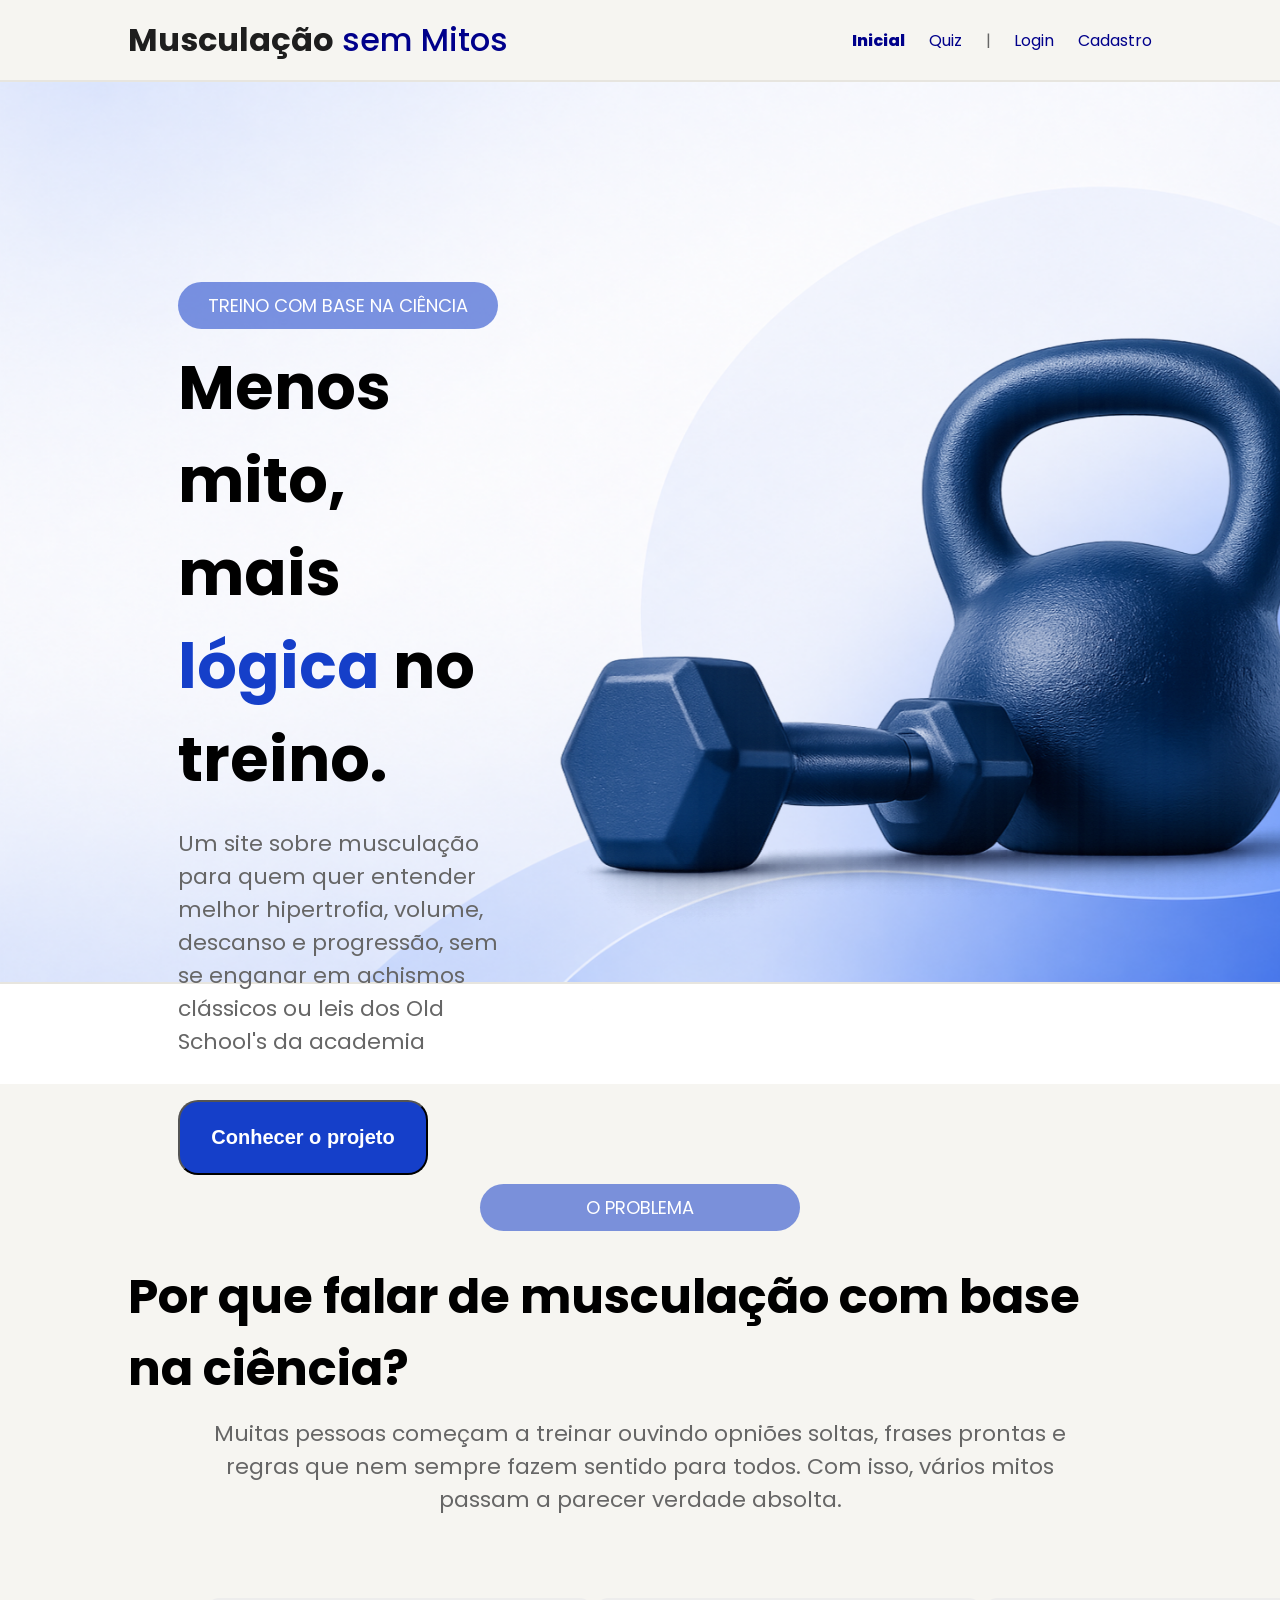
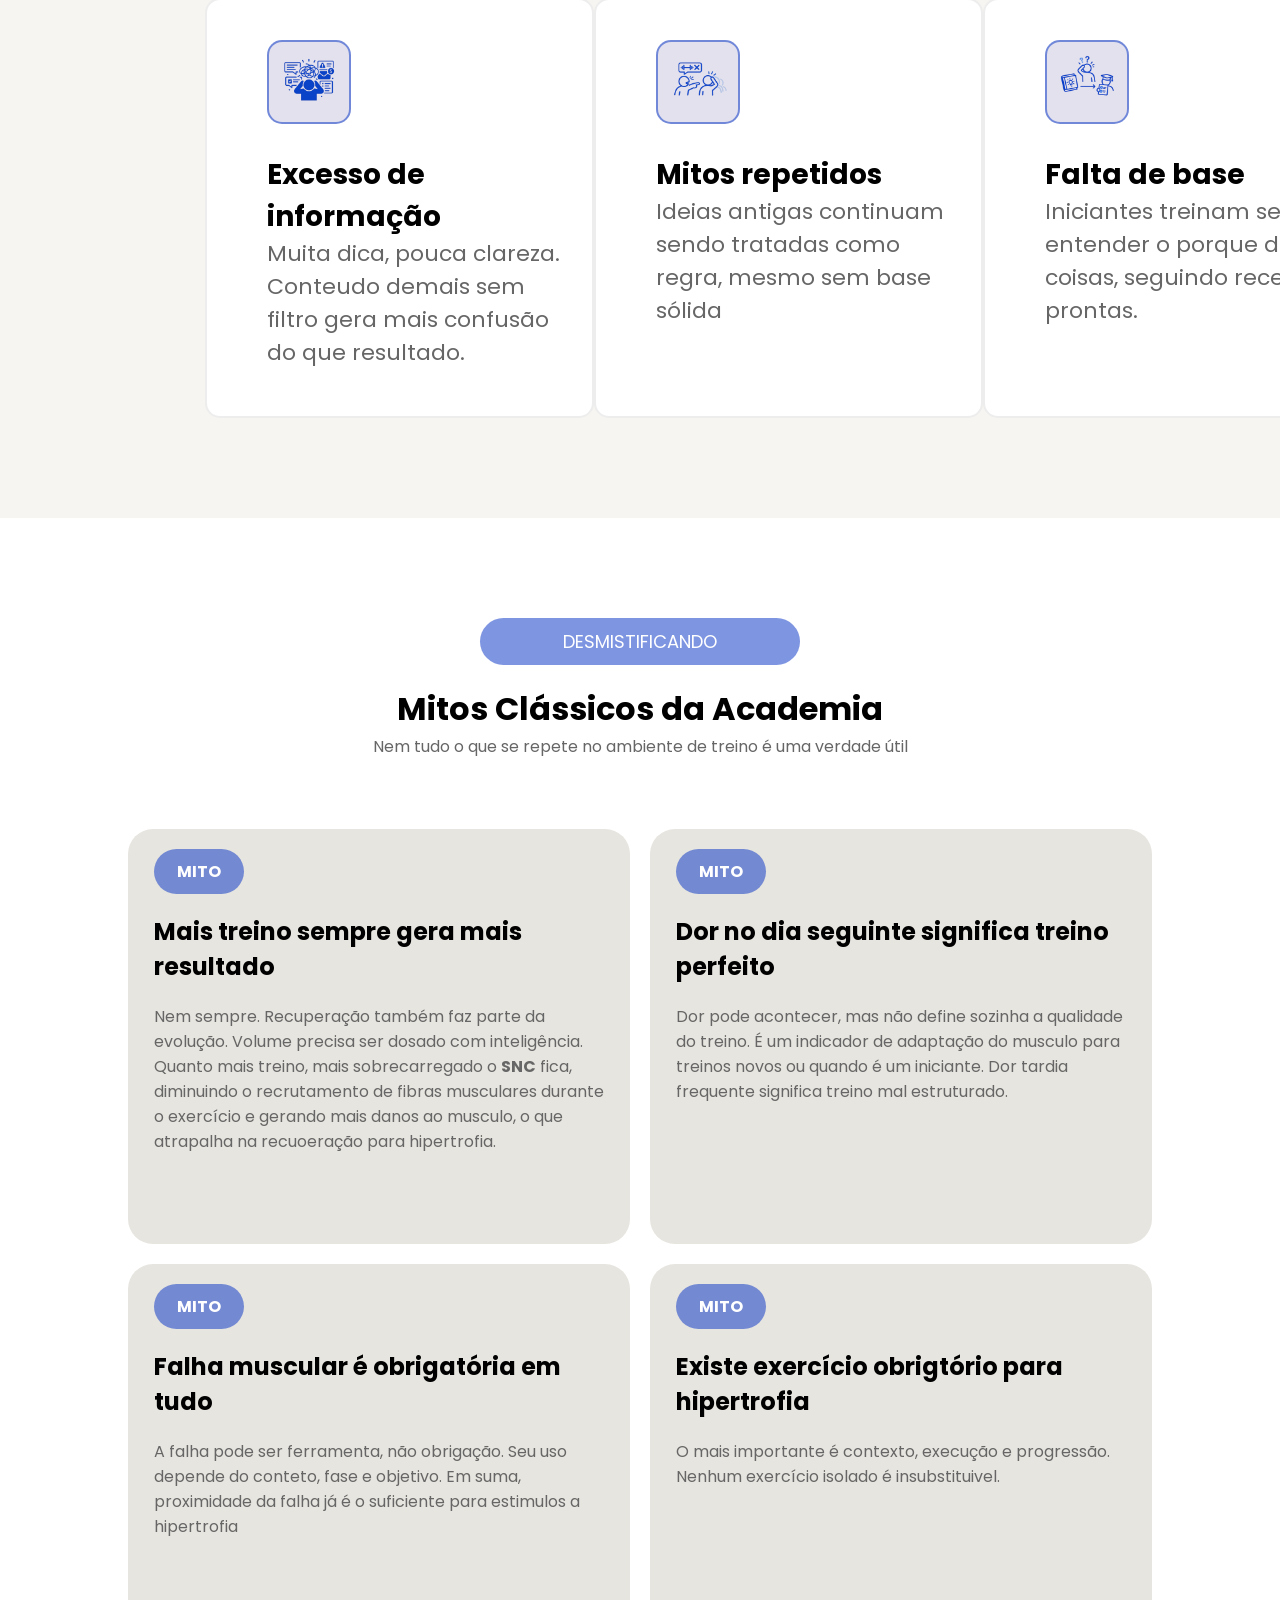
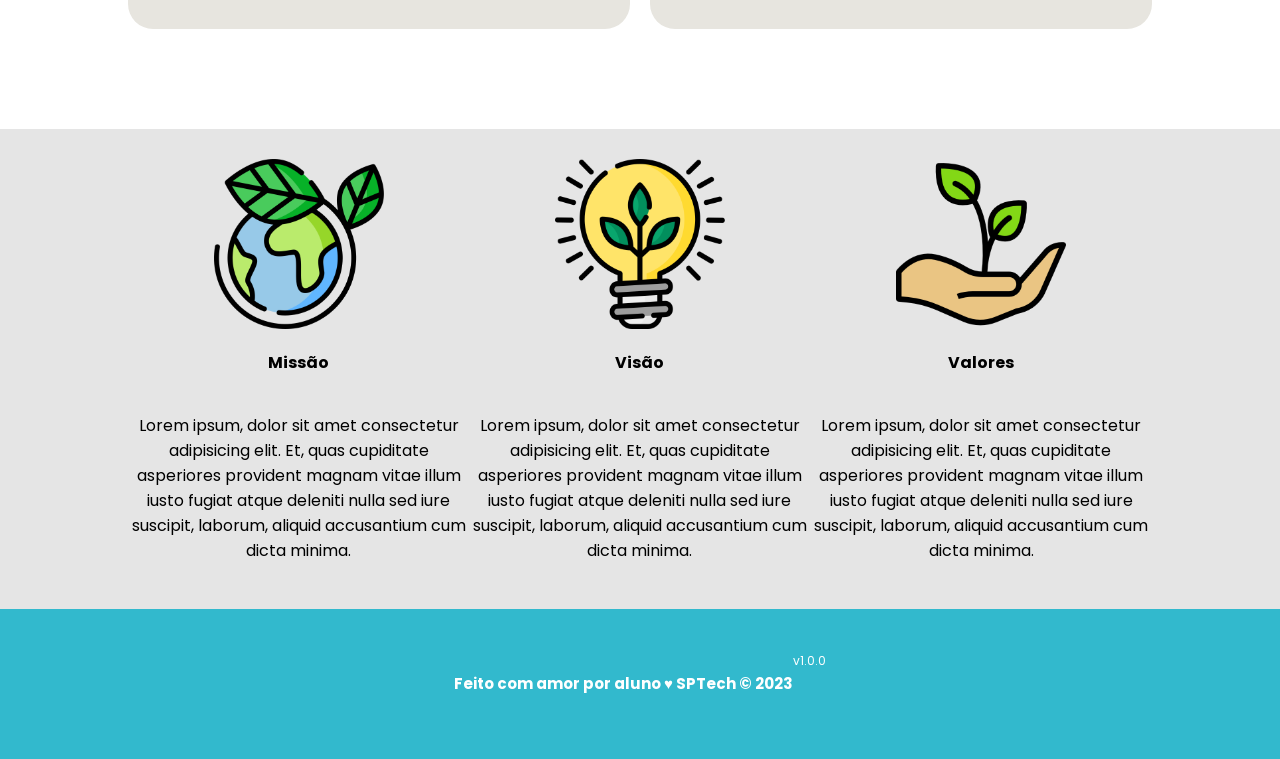
==== public/index.html @ 2af04be3 "secao de mitos classicos adicionados na LP" ====
<!DOCTYPE html>
<html lang="en">

<head>
  <meta charset="UTF-8">
  <meta http-equiv="X-UA-Compatible" content="IE=edge">
  <meta name="viewport" content="width=device-width, initial-scale=1.0">

  <title>Musculação sem Mitos | Página Inicial</title>

  <script src="./js/sessao.js"></script>

  <link rel="stylesheet" href="./css/estilo.css">
  <link rel="icon" href="./assets/icon/favicon2.ico">
  <link rel="preconnect" href="https://fonts.gstatic.com">
</head>

<body>
  <div class="header">
    <div class="container">
      <h1 class="titulo"><b>Musculação</b> <span>sem Mitos</span></h1>
      <ul class="navbar">
        <li class="agora">
          <a href="#">Inicial</a>
        </li>
        <li>
          <a href="simulador.html">Quiz</a>
        </li>
        <li>|</li>
        <li>
          <a href="login.html">Login</a>
        </li>
        <li>
          <a href="cadastro.html">Cadastro</a>
        </li>
      </ul>
    </div>
  </div>

  <div class="primeira-secao">
    <div class="container">
      <div class="primeira-secao-conteudo">

        <div class="primeira-secao-balao">TREINO COM BASE NA CIÊNCIA</div>

        <h1>Menos <span>mito</span>, mais <span id="span-logica">lógica</span> no treino.</h1>
        <p>Um site sobre musculação para quem quer entender melhor hipertrofia, volume, descanso e progressão, sem se
          enganar em achismos clássicos ou leis dos Old School's da academia
        </p>

        <div class="primeira-secao-botoes">
          <button id="botao1">Conhecer o projeto</button>
          <button id="botao2">Ver mitos clássicos</button>
        </div>
        
      </div>

      <div class="primeira-secao-imagem">
        <img src="assets/imgs/image-hero-section1.png" alt="">
      </div>
    </div>
  </div>

  <div class="secao-problema">
  <div class="container secao-problema">
      <div class="primeira-secao-balao">O PROBLEMA</div>
      <h1>Por que falar de musculação com base na ciência?</h1>
      <p>Muitas pessoas começam a treinar ouvindo opniões soltas, frases prontas e regras que nem sempre fazem sentido para todos. Com isso, vários mitos passam a parecer verdade absolta.</p>

      <div class="container-problema-cards">
        <div class="problema-card">
          <div class="card-problema-icon"><img src="assets/imgs/icon-problema1.png" alt=""></div>
          <h1>Excesso de informação</h1>
          <p>Muita dica, pouca clareza. Conteudo demais sem filtro gera mais confusão do que resultado.</p>
        </div>

        <div class="problema-card">
          <div class="card-problema-icon"><img src="assets/imgs/icon-problema2.png" alt=""></div>
          <h1>Mitos repetidos</h1>
          <p>Ideias antigas continuam sendo tratadas como regra, mesmo sem base sólida</p>
        </div>

        <div class="problema-card">
          <div class="card-problema-icon"><img src="assets/imgs/icon-problema3.png" alt=""></div>
          <h1>Falta de base</h1>
          <p>Iniciantes treinam sem entender o porque das coisas, seguindo receitas prontas.</p>
        </div>
      </div>

    </div>
  </div>

  <div class="secao-mitos">
    <div class="container secao-mitos">
      <div class="primeira-secao-balao">DESMISTIFICANDO</div>
      <h1>Mitos Clássicos da Academia</h1>
      <p>Nem tudo o que se repete no ambiente de treino é uma verdade útil</p>
      <div class="grid-mitos-card">
        <div class="mitos-card">
          <div class="mitos-balao">MITO</div>
          <h2>Mais treino sempre gera mais resultado</h2>
          <p>Nem sempre. Recuperação também faz parte da evolução. Volume precisa ser dosado com inteligência. Quanto mais treino, mais sobrecarregado o <b>SNC</b> fica, diminuindo o recrutamento de fibras musculares durante o exercício e gerando mais danos ao musculo, o que atrapalha na recuoeração para hipertrofia. </p>
        </div>

        <div class="mitos-card">
          <div class="mitos-balao">MITO</div>
          <h2>Dor no dia seguinte significa treino perfeito</h2>
          <p>Dor pode acontecer, mas não define sozinha a qualidade do treino. É um indicador de adaptação do musculo para treinos novos ou quando é um iniciante. Dor tardia frequente significa treino mal estruturado.</p>
        </div>

        <div class="mitos-card">
          <div class="mitos-balao">MITO</div>
          <h2>Falha muscular é obrigatória em tudo</h2>
          <p>A falha pode ser ferramenta, não obrigação. Seu uso depende do conteto, fase e objetivo. Em suma, proximidade da falha já é o suficiente para estimulos a hipertrofia</p>
        </div>

        <div class="mitos-card">
          <div class="mitos-balao">MITO</div>
          <h2>Existe exercício obrigtório para hipertrofia</h2>
          <p>O mais importante é contexto, execução e progressão. Nenhum exercício isolado é insubstituivel.</p>
        </div>

      </div>
    </div>
  </div>


  <div class="social">
    <div class="container">
      <div class="boxes">
        <div class="box">
          <img src="assets/imgs/planet-earth_color.png">
          <h4>Missão</h4>
          <p>Lorem ipsum, dolor sit amet consectetur adipisicing elit. Et, quas cupiditate asperiores provident magnam
            vitae illum iusto fugiat atque deleniti nulla sed iure suscipit, laborum, aliquid accusantium cum dicta
            minima.</p>
        </div>
        <div class="box">
          <img src="assets/imgs/lightbulb_color.png">
          <h4>Visão</h4>
          <p>Lorem ipsum, dolor sit amet consectetur adipisicing elit. Et, quas cupiditate asperiores provident magnam
            vitae illum iusto fugiat atque deleniti nulla sed iure suscipit, laborum, aliquid accusantium cum dicta
            minima.</p>
        </div>
        <div class="box">
          <img src="assets/imgs/growth_color.png">
          <h4>Valores</h4>
          <p>Lorem ipsum, dolor sit amet consectetur adipisicing elit. Et, quas cupiditate asperiores provident magnam
            vitae illum iusto fugiat atque deleniti nulla sed iure suscipit, laborum, aliquid accusantium cum dicta
            minima.</p>
        </div>
      </div>
    </div>
  </div>

  <div class="footer">
    <div class="container">
      <h4>Feito com amor por aluno &hearts; SPTech &copy; 2023</h4>
      <span class="version">v1.0.0</span>
    </div>
  </div>
</body>

</html>
---- public/css/estilo.css ----
@import url('https://fonts.googleapis.com/css2?family=Poppins:wght@400;600;700&display=swap');

body {
  margin: 0;
  padding: 0;
  font-family: 'Poppins', sans-serif;
  /*background-color: #F6F5F1;*/
}

:root {
  --tamanho-header: 80px;
  --tamanho-banner: calc(100vh - var(--tamanho-header) - var(--tamanho-footer) - 2px);
  --tamanho-simulador: calc(100vh - var(--tamanho-header) - var(--tamanho-footer) - 2px);
  --tamanho-login: calc(100vh - var(--tamanho-header) - var(--tamanho-footer) - 2px);
  --tamanho-footer: 65px;
}

.container {
  display: flex;
  width: 80%;
  margin: auto;
}

.header {
  height: var(--tamanho-header);
  border-bottom: 2px solid #E7E5DF;
  background-color: #f6f5f1;
}

.header .container {
  justify-content: space-between;
  align-items: center;
  height: 100%;
}

.header a {
  text-decoration: none;
  color: darkblue;
}

.header span {
  color: darkblue;
}

.agora {
  font-weight: 800;
}

.navbar {
  width: 300px;
  display: flex;
  align-items: center;
  justify-content: space-between;
  list-style: none;
  color: #666666;
}

.titulo {
  color: #1e1e1e;
  width: fit-content;
  font-weight: 500;
}

.header h1 {
  margin: 0;
}

/* PRIMEIRA SECAO */
.primeira-secao {
  display: flex;
  flex-direction: row;
  justify-content: space-around;
  /* width: 100%; */
  align-items: center;
  border-bottom: 2px solid #E7E5DF;
  background-color: #DCE8E1;
}

.primeira-secao-conteudo {
  margin-top: 200px;
  display: flex;
  flex-direction: column;
  width: 600px;
  /*margin-right: 200px;*/
  margin-left: 50px;
  margin-bottom: 200px;
}

.primeira-secao-balao {
  border-radius: 25px;
  background-color: rgba(21, 63, 201, 0.548);
  width: 300px;
  margin-bottom: -30px;
  color: white;
  font-size: 18px;
  display: flex;
  flex-direction: column;
  align-items: center;
  padding: 10px;
}

.primeira-secao-conteudo h1 {
  font-size: 62px;
}

#span-logica {
  color: rgb(21, 63, 201);
}

.primeira-secao-conteudo p {
  font-size: 22px;
  color: #666666;
  margin-top: -20px;
}

.primeira-secao-botoes {
  flex-direction: row;
  justify-content: space-between;
}

.primeira-secao-botoes button {
  width: 250px;
  height: 75px;
  margin-right: 20px;
  margin-top: 20px;
  border-radius: 20px;
}

#botao1 {
  background-color: rgb(21, 63, 201);
  color: white;
  font-size: 20px;
  font-weight: bold;
}

#botao2 {
  font-size: 20px;
  font-weight: bold;
  color: rgb(21, 63, 201);
  border-color: #6666661e;
}

.primeira-secao {
  height: 100vh;
  background-image: url('../assets/imgs/background-hero-section.png');
  /* sua imagem */
  background-size: cover;
  background-position: center;
  background-repeat: no-repeat;
}


.primeira-secao-imagem img {
  margin-top: 100px;
  width: 900px;
  height: 900px;
  margin-right: -100px;
}

.primeira-secao::after {
  border-bottom: 2px solid #E7E5DF;
}

/* SEÇÃO PROBLEMAS */

.secao-problema {
  display: flex;
  flex-direction: column;
  justify-content: center;
  align-items: center;
  background-color: #F6F5F1;
  margin-top: 100px;
  margin-bottom: 100px;
}

.secao-problema h1 {
  margin-top: 60px;
  font-size: 48px;
}

.secao-problema p {
  font-size: 22px;
  color: #666666;
  margin-top: -20px;
  text-align: center;
  width: 900px;
}

.container-problema-cards {
  display: flex;
  flex-direction: row;
  width: 85%;
  justify-content: space-evenly;
  margin-top: 60px;
}

.problema-card h1 {
  font-size: 28px;
}

.problema-card p {
  width: 300px;
  font-size: 22px;
  text-align: left;
}

.problema-card {
  background-color: #ffffff;
  border: #6666661e solid 2px;
  border-radius: 15px;
  width: 300px;
  padding: 25px;
  padding-left: 60px;
  text-align: left;
  transition: all 0.5s;
}

.problema-card:hover {
  transform: translateY(-4px);
  box-shadow: 0 4px 20px #6666668a;
  border-color: rgba(21, 63, 201, 0.548);
}

.card-problema-icon {
  width: 80px;
  height: 80px;
  background-color: #d8d7e7bb;
  border-radius: 15px;
  border: rgba(21, 63, 201, 0.548) 2px solid;
  margin-bottom: -30px;
  margin-top: 15px;
}

.card-problema-icon img {
  width: 80px;
  height: 80px;
}

/* SEÇÃO DE MITOS CLÁSSICOS */
.secao-mitos {
  display: flex;
  flex-direction: column;
  align-items: center;
  margin-bottom: 50px;
}

.secao-mitos h1 {
  margin-top: 50px;
}

.secao-mitos p {
  margin-top: -20px;
  color: #666666;
  margin-bottom: 70px;
}

.grid-mitos-card {
  display: grid;
  grid-template-columns: repeat(2, 1fr);
  gap: 20px;
}

.mitos-card {
  background-color: #E7E5DF;
  padding: 20px;
  border-radius: 25px;
  border-left: 6px solid transparent;
  transition: all 0.4s;
}

.mitos-card:hover {
  transform: translateY(-3px);
  border-left: 6px  solid rgb(21, 63, 201);
}

.mitos-card p {
  margin-top: 5px;
}

.mitos-balao {
  border-radius: 25px;
  background-color: rgba(21, 63, 201, 0.548);
  width: 70px;
  color: white;
  font-size: 16px;
  font-weight: 700;
  display: flex;
  flex-direction: column;
  align-items: center;
  padding: 10px;
}

/* MISSÃO VISÃO VALORES */

.social {
  background-color: #e5e5e5;
  display: flex;
}

.social .container {
  justify-content: center;
}

.box img {
  width: 170px;
}

.social .container .boxes {
  display: flex;
  justify-content: space-between;
  width: 100%;
  padding: 30px 0;
}

.social p {
  text-align: center;
}

.box {
  display: flex;
  flex-direction: column;
  align-items: center;
}

/* FOOTER */

.footer {
  background-color: #32b9cd;
  height: 150px;
  color: #fff;
  display: flex;
  font-size: 15px;
}

.footer .container {
  justify-content: center;
  text-align: center;
}

.footer .container .version {
  font-size: 12px;
}

/* LOGIN */

.login {
  height: var(--tamanho-login);
  background-image: url('../assets/imgs/bg-jelly-fish-para-home.png');
  background-size: cover;
}

.login .container {
  justify-content: center;
  align-items: center;
  height: 100%;
}

.card {
  width: 50%;
  background-color: #e5e5e5;
  border-radius: 10px;
  display: flex;
  align-items: center;
  justify-content: space-evenly;
  color: palevioletred;
  flex-direction: column;
  height: fit-content;
  padding: 20px 0;
}

.card h2 {
  margin: 0;
  font-size: 30px;
}

.formulario {
  display: flex;
  height: 90%;
  width: 80%;
  justify-content: space-around;
  flex-direction: column;
}

.formulario span {
  font-size: 15px;
  font-weight: 800;
}

.formulario input {
  border: 2px solid #32b9cd;
  text-align: center;
  border-radius: 10px;
  margin: 0;
}

.formulario select {
  border: 2px solid #32b9cd;
  background-color: white;
  color: gray;
  height: 36px;
  text-align: center;
  border-radius: 10px;
  margin: 0;
}

.campo {
  display: flex;
  flex-direction: column;
  justify-content: start;
  padding: 5px 0;
}

.botao {
  cursor: pointer;
  font-family: "Barlow", sans-serif;
  border: 0;
  border-radius: 5px;
  font-weight: 600;
  font-size: 18px;
  color: #fff;
  background-color: #ED145B;
  width: 120px;
  height: 30px;
  align-self: center;
  margin-top: 20px;
}

.loading-div {
  width: 50px;
  display: none;
}

.loading-div img {
  height: 50px;
  width: 50px;
}

#div_erros_login {
  display: none
}

/* FORMULARIO */

.alerta_erro {
  display: flex;
  justify-content: flex-end;
}

.card_erro {
  display: none;
  background-color: #fff;
  color: black;
  width: 230px;
  position: fixed;
  border-radius: 4px;
  border: #ED145B 3px solid;
  padding: 10px;
  margin-right: 10%;
}

.card_erro #mensagem_erro {
  font-weight: 500;
  font-size: 20px;
}

.formulario .tipo_campo {
  font-size: 20px;
  font-weight: 600 !important;
}

.formulario {
  display: flex;
  flex-direction: column;
}

input {
  margin-bottom: 10px;
  border: 2px solid #32b9cd;
  padding: 10px;
  text-align: center;
  border-radius: 10px;
}

.btn {
  font-family: "Barlow", sans-serif;
  border: 0;
  border-radius: 5px;
  font-weight: 600;
  font-size: 18px;
  padding: 10px 15px;
  color: white;
  background-color: #ED145B;
  width: 120px;
  align-self: center;
  margin-top: 5px;
}

.loading-div {
  width: 50px;
  margin: auto;
  display: none;
}

.loading-div img {
  height: 50px;
  width: 50px;
}

/* SIMULADOR */

.simulador {
  color: white;
}

.simulador .container {
  flex-direction: column;
  overflow: scroll;
  height: var(--tamanho-simulador);
}

/* ALERTA */

#alerta {
  position: absolute;
  right: 0;
  bottom: 0;
}

.mensagem-alarme {
  background-color: white;
  border-radius: 5px;
  width: 300px;
  height: 80px;
  margin: 10px;
  padding: 10px 0;
  display: flex;
  justify-content: space-evenly;
  align-items: center;
}

.mensagem-alarme h3 {
  font-size: 14px;
  margin: 0;
}

.mensagem-alarme .informacao {
  width: 66%;
}

.alarme-sino {
  width: 48px;
  height: 48px;
  animation-name: bell;
  animation-duration: 4s;
  background-image: url('https://cdn-icons-png.flaticon.com/512/1157/1157000.png');
  background-size: cover;
  animation-iteration-count: infinite;
}

@keyframes bell {
  0% {
    transform: rotate(25deg)
  }

  25% {
    transform: rotate(-25deg)
  }

  50% {
    transform: rotate(25deg)
  }

  75% {
    transform: rotate(-25deg)
  }

  100% {
    transform: rotate(25deg)
  }
}
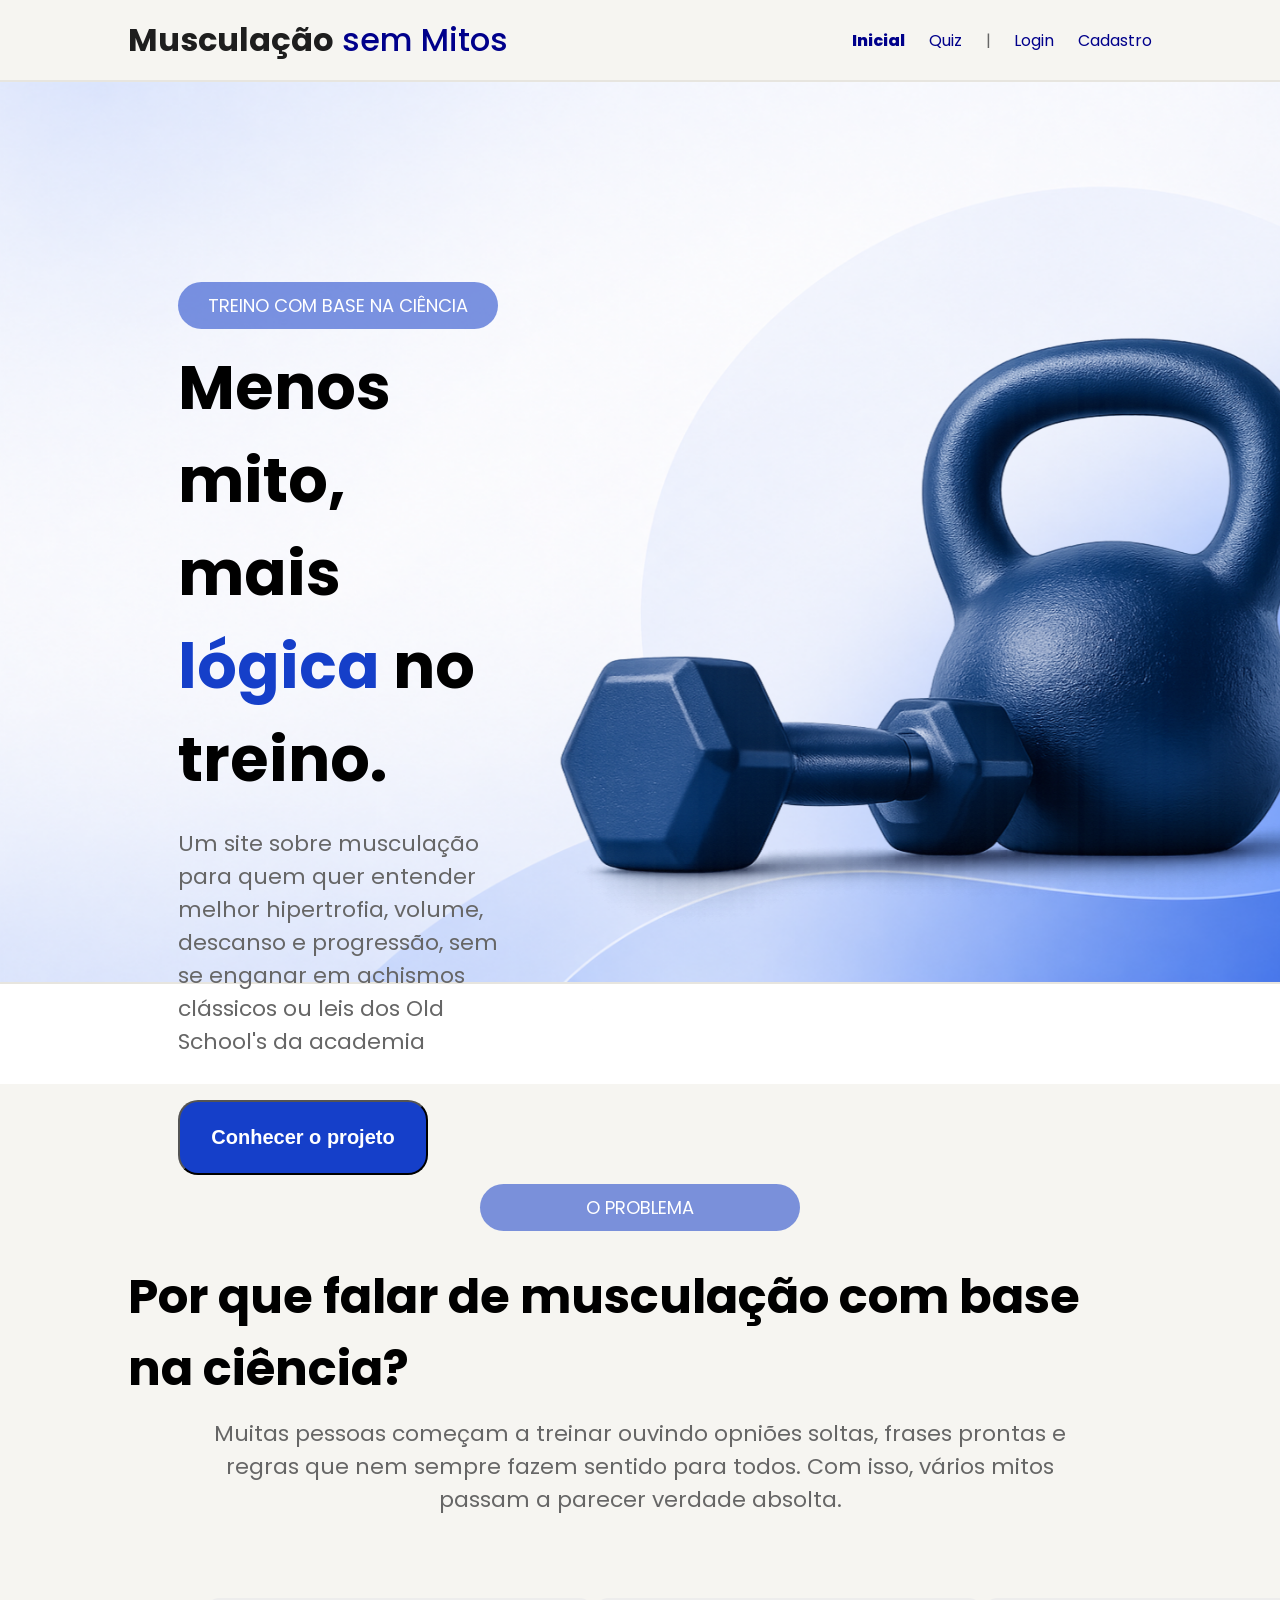
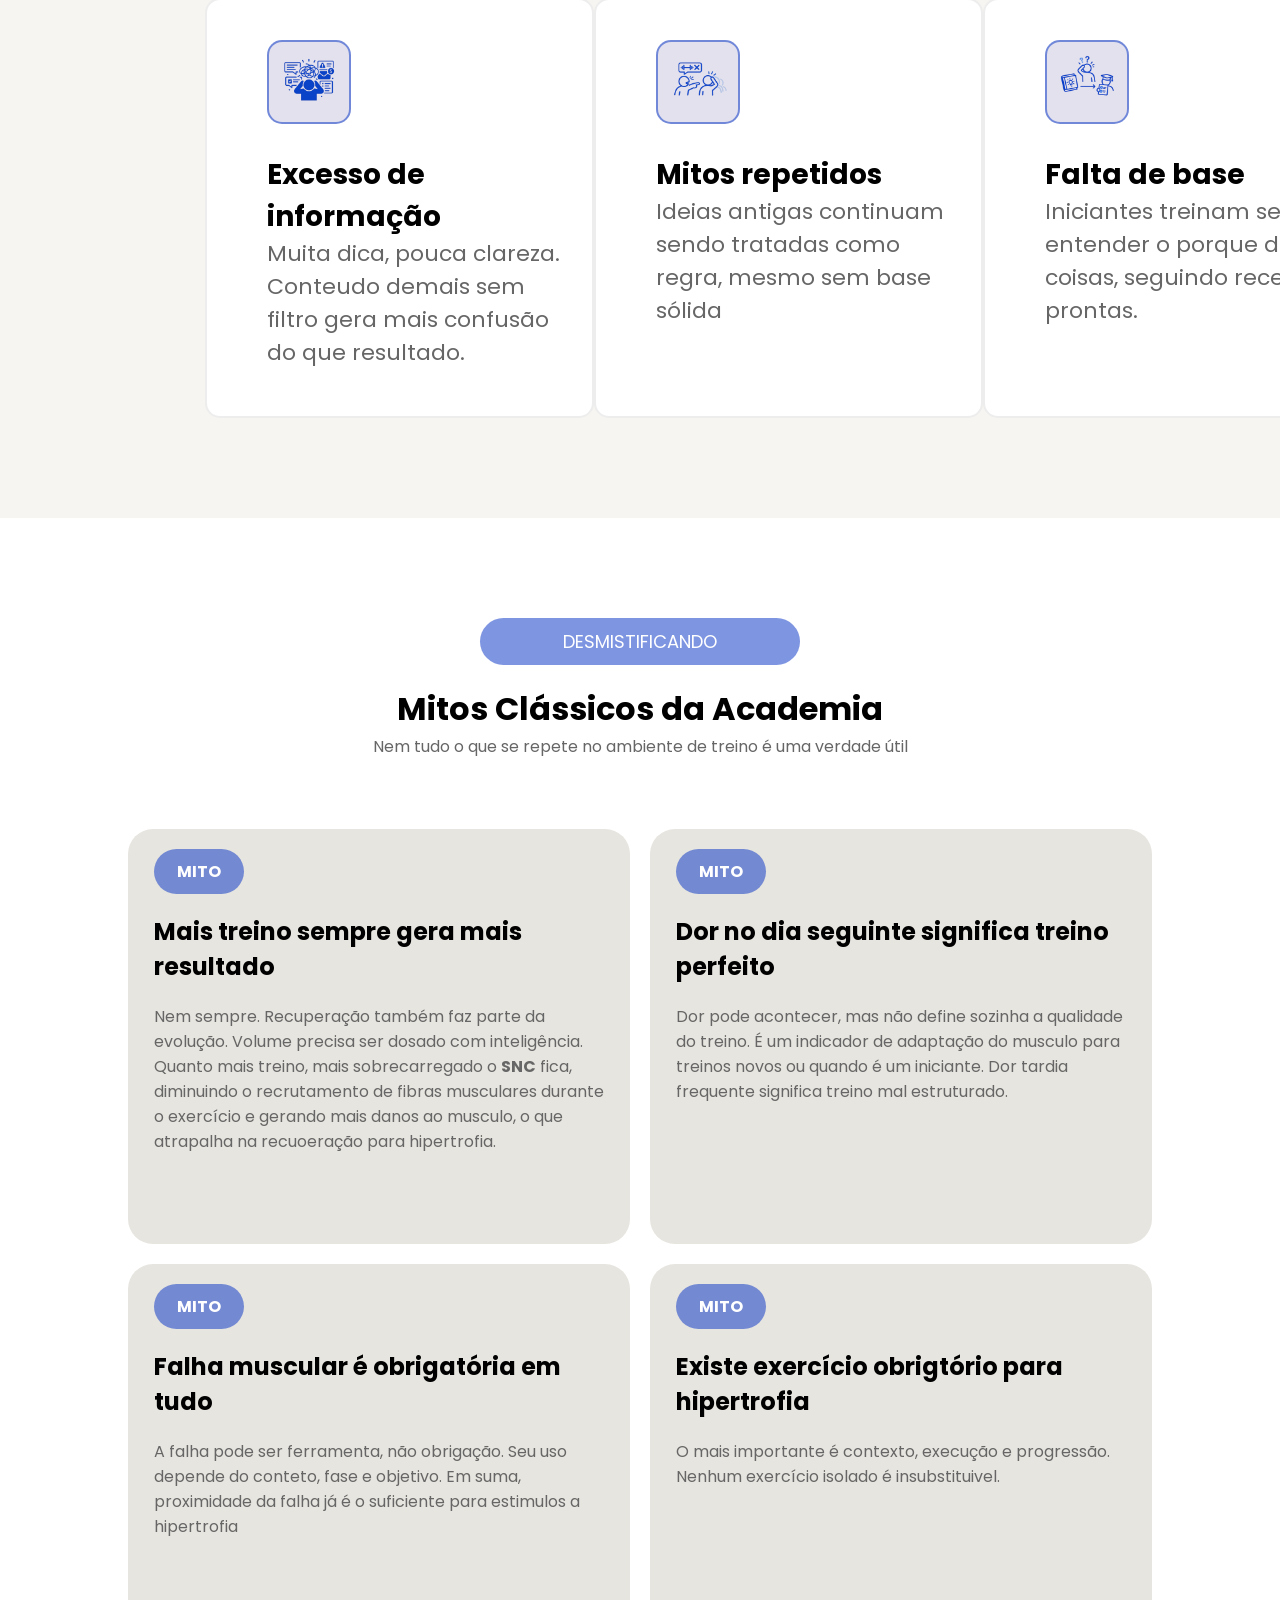
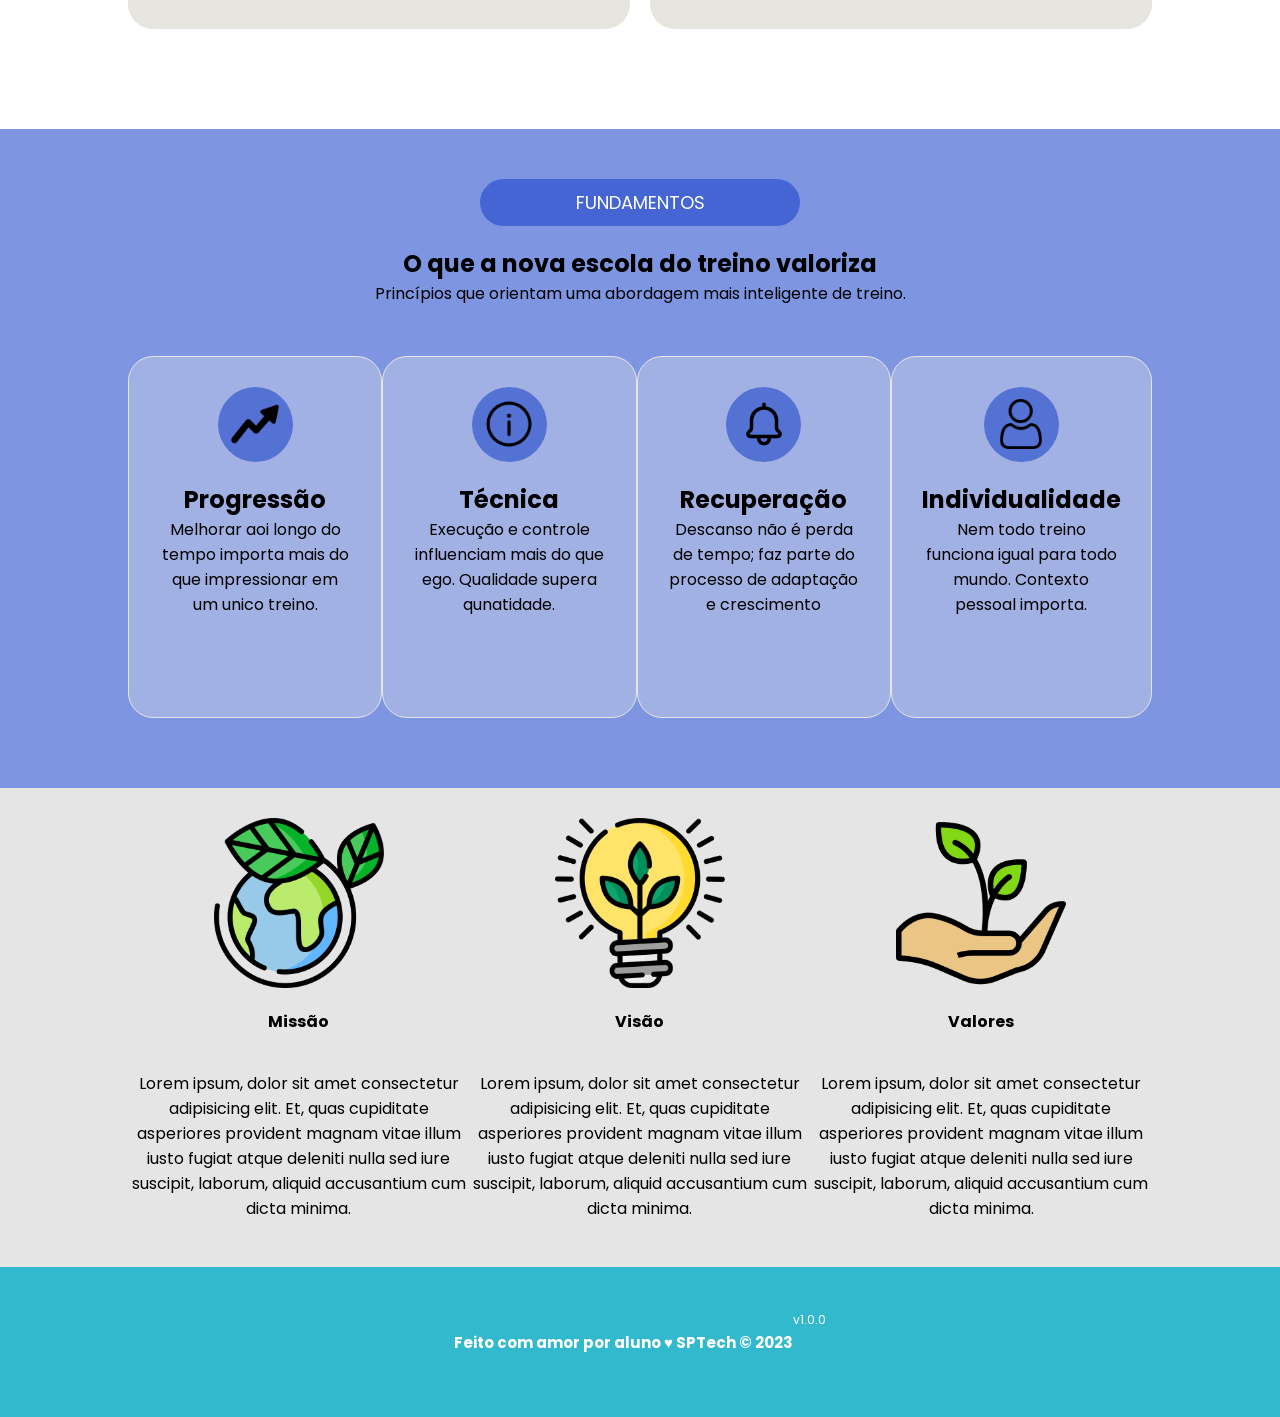
==== commit 516f0356: "secao de fundamentos implementado na LP" ====
--- a/public/index.html
+++ b/public/index.html
@@ -52,7 +52,7 @@
           <button id="botao1">Conhecer o projeto</button>
           <button id="botao2">Ver mitos clássicos</button>
         </div>
-        
+
       </div>
 
       <div class="primeira-secao-imagem">
@@ -62,10 +62,11 @@
   </div>
 
   <div class="secao-problema">
-  <div class="container secao-problema">
+    <div class="container secao-problema">
       <div class="primeira-secao-balao">O PROBLEMA</div>
       <h1>Por que falar de musculação com base na ciência?</h1>
-      <p>Muitas pessoas começam a treinar ouvindo opniões soltas, frases prontas e regras que nem sempre fazem sentido para todos. Com isso, vários mitos passam a parecer verdade absolta.</p>
+      <p>Muitas pessoas começam a treinar ouvindo opniões soltas, frases prontas e regras que nem sempre fazem sentido
+        para todos. Com isso, vários mitos passam a parecer verdade absolta.</p>
 
       <div class="container-problema-cards">
         <div class="problema-card">
@@ -99,19 +100,23 @@
         <div class="mitos-card">
           <div class="mitos-balao">MITO</div>
           <h2>Mais treino sempre gera mais resultado</h2>
-          <p>Nem sempre. Recuperação também faz parte da evolução. Volume precisa ser dosado com inteligência. Quanto mais treino, mais sobrecarregado o <b>SNC</b> fica, diminuindo o recrutamento de fibras musculares durante o exercício e gerando mais danos ao musculo, o que atrapalha na recuoeração para hipertrofia. </p>
+          <p>Nem sempre. Recuperação também faz parte da evolução. Volume precisa ser dosado com inteligência. Quanto
+            mais treino, mais sobrecarregado o <b>SNC</b> fica, diminuindo o recrutamento de fibras musculares durante o
+            exercício e gerando mais danos ao musculo, o que atrapalha na recuoeração para hipertrofia. </p>
         </div>
 
         <div class="mitos-card">
           <div class="mitos-balao">MITO</div>
           <h2>Dor no dia seguinte significa treino perfeito</h2>
-          <p>Dor pode acontecer, mas não define sozinha a qualidade do treino. É um indicador de adaptação do musculo para treinos novos ou quando é um iniciante. Dor tardia frequente significa treino mal estruturado.</p>
+          <p>Dor pode acontecer, mas não define sozinha a qualidade do treino. É um indicador de adaptação do musculo
+            para treinos novos ou quando é um iniciante. Dor tardia frequente significa treino mal estruturado.</p>
         </div>
 
         <div class="mitos-card">
           <div class="mitos-balao">MITO</div>
           <h2>Falha muscular é obrigatória em tudo</h2>
-          <p>A falha pode ser ferramenta, não obrigação. Seu uso depende do conteto, fase e objetivo. Em suma, proximidade da falha já é o suficiente para estimulos a hipertrofia</p>
+          <p>A falha pode ser ferramenta, não obrigação. Seu uso depende do conteto, fase e objetivo. Em suma,
+            proximidade da falha já é o suficiente para estimulos a hipertrofia</p>
         </div>
 
         <div class="mitos-card">
@@ -123,6 +128,39 @@
       </div>
     </div>
   </div>
+
+  <section class="secao-fundamentos">
+    <div class="fundamentos container">
+      <div class="primeira-secao-balao">FUNDAMENTOS</div>
+      <h1>O que a nova escola do treino valoriza</h1>
+      <p>Princípios que orientam uma abordagem mais inteligente de treino.</p>
+      <div class="row-cards-fundamentos">
+        <div class="cards-fundamentos">
+          <div class="icon-fundamentos"><img src="assets/imgs/icon-progressao.png" alt=""></div>
+          <h2>Progressão</h2>
+          <p>Melhorar aoi longo do tempo importa mais do que impressionar em um unico treino.</p>
+        </div>
+
+        <div class="cards-fundamentos">
+          <div class="icon-fundamentos"><img src="assets/imgs/icon-tecnica.png" alt=""></div>
+          <h2>Técnica</h2>
+          <p>Execução e controle influenciam mais do que ego. Qualidade supera qunatidade.</p>
+        </div>
+
+        <div class="cards-fundamentos">
+          <div class="icon-fundamentos"><img src="assets/imgs/icon-recuperacao.png" alt=""></div>
+          <h2>Recuperação</h2>
+          <p>Descanso não é perda de tempo; faz parte do processo de adaptação e crescimento</p>
+        </div>
+
+        <div class="cards-fundamentos">
+          <div class="icon-fundamentos"><img src="assets/imgs/icon-individual.png" alt=""></div>
+          <h2>Individualidade</h2>
+          <p>Nem todo treino funciona igual para todo mundo. Contexto pessoal importa.</p>
+        </div>
+      </div>
+    </div>
+  </section>
 
 
   <div class="social">
--- a/public/css/estilo.css
+++ b/public/css/estilo.css
@@ -288,6 +288,71 @@
   flex-direction: column;
   align-items: center;
   padding: 10px;
+}
+
+/* SEÇãO DE FUNDAMENTOS */
+
+.secao-fundamentos {
+  background-color: rgba(21, 63, 201, 0.548);
+}
+
+.fundamentos {
+  display: flex;
+  flex-direction: column;
+  align-items: center;
+  padding-top: 50px;
+  padding-bottom: 70px;
+}
+
+.fundamentos h1 {
+  margin-top: 50px;
+}
+
+.fundamentos p {
+  margin-top: -20px;
+  margin-bottom: 50px;
+}
+
+.row-cards-fundamentos {
+  display: flex;
+  flex-direction: row;
+  justify-content: space-around;
+  width: 100%;
+}
+
+.cards-fundamentos {
+  background-color: #e5e5e559;
+  border-radius: 25px;
+  height: 300px;
+  width: 250px;
+  padding: 30px;
+  border: 1px solid #e5e5e5;
+  text-align: center;
+  align-items: center;
+  display: flex;
+  flex-direction: column;
+  transition: all 0.3s;
+}
+
+.cards-fundamentos:hover {
+  background-color: #6666665e;
+  transform: translateY(-2px);
+}
+
+.icon-fundamentos {
+  width: 75px;
+  height: 75px;
+  text-align: center;
+  display: flex;
+  align-items: center;
+  justify-content: center ;
+  background-color: rgba(21, 63, 201, 0.548);
+  border-radius: 100%;
+}
+
+.icon-fundamentos img {
+  width: 50px;
+  height: 50px;
 }
 
 /* MISSÃO VISÃO VALORES */
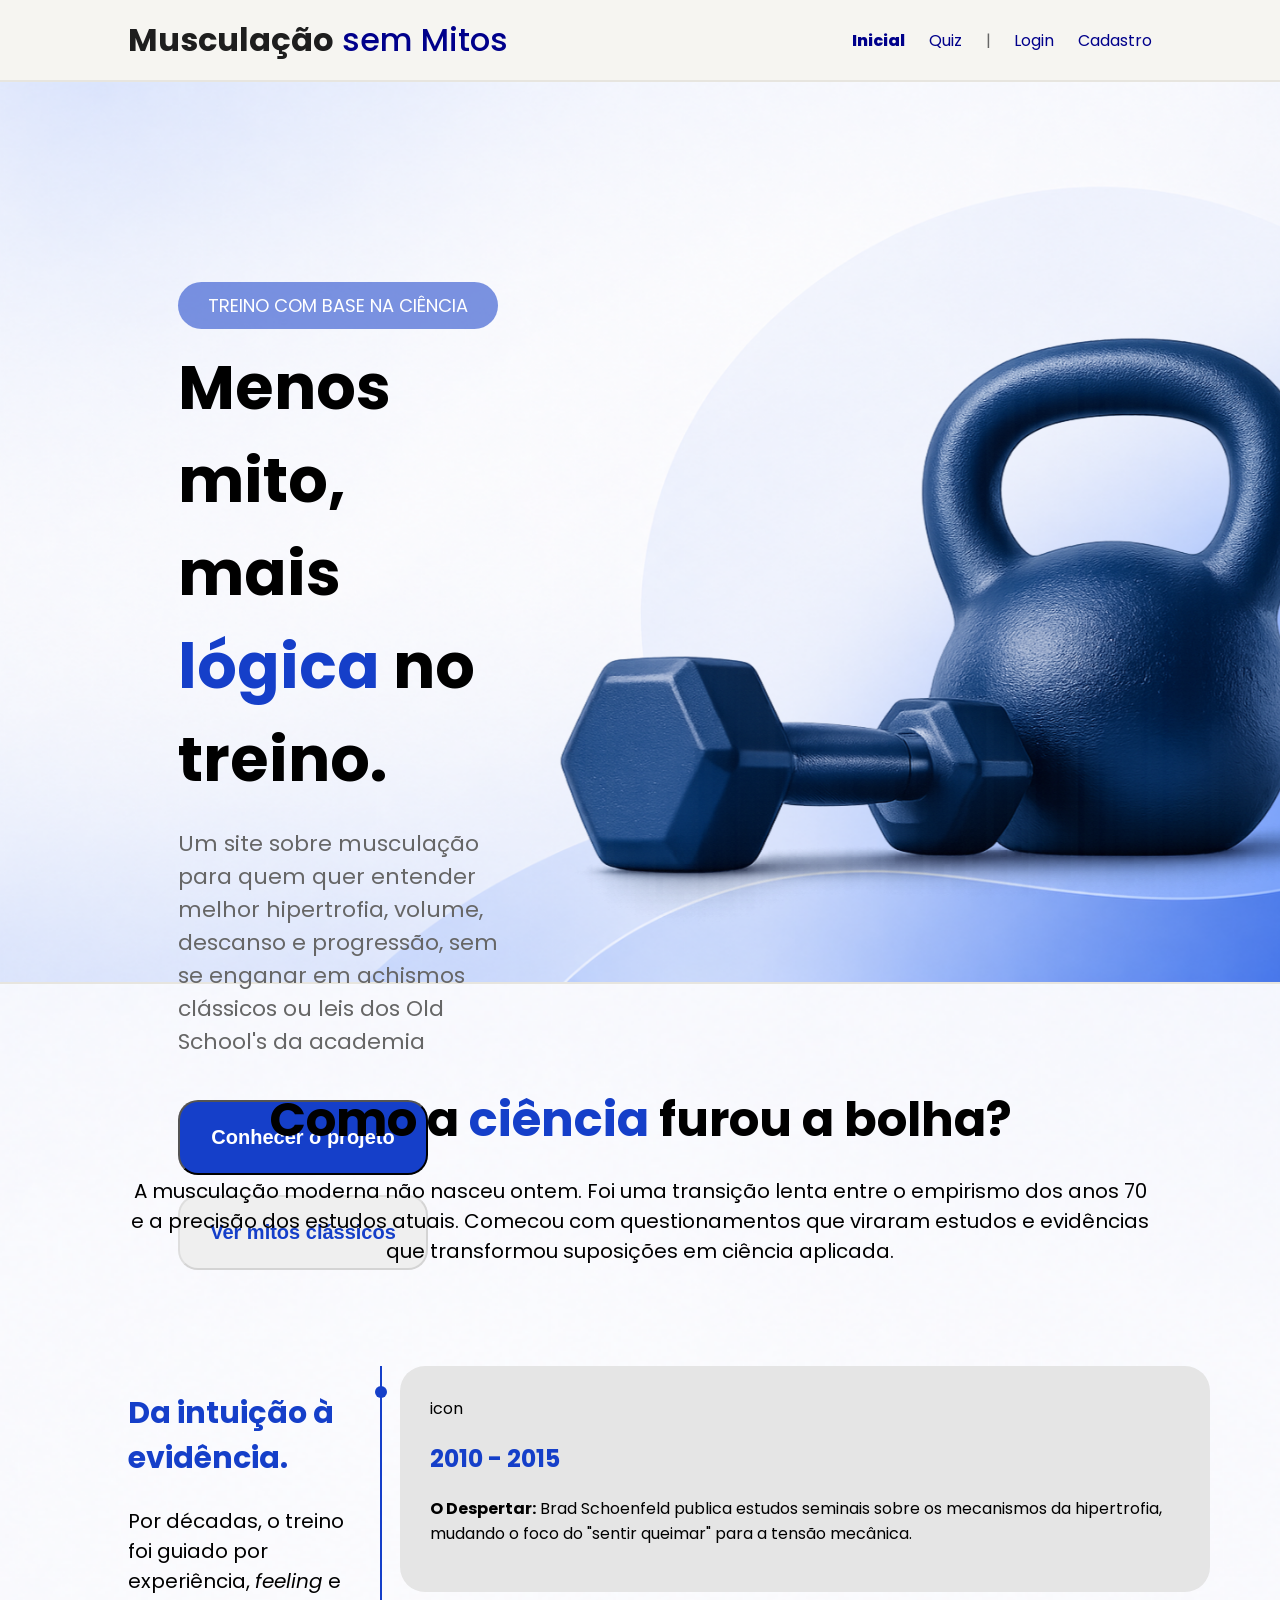
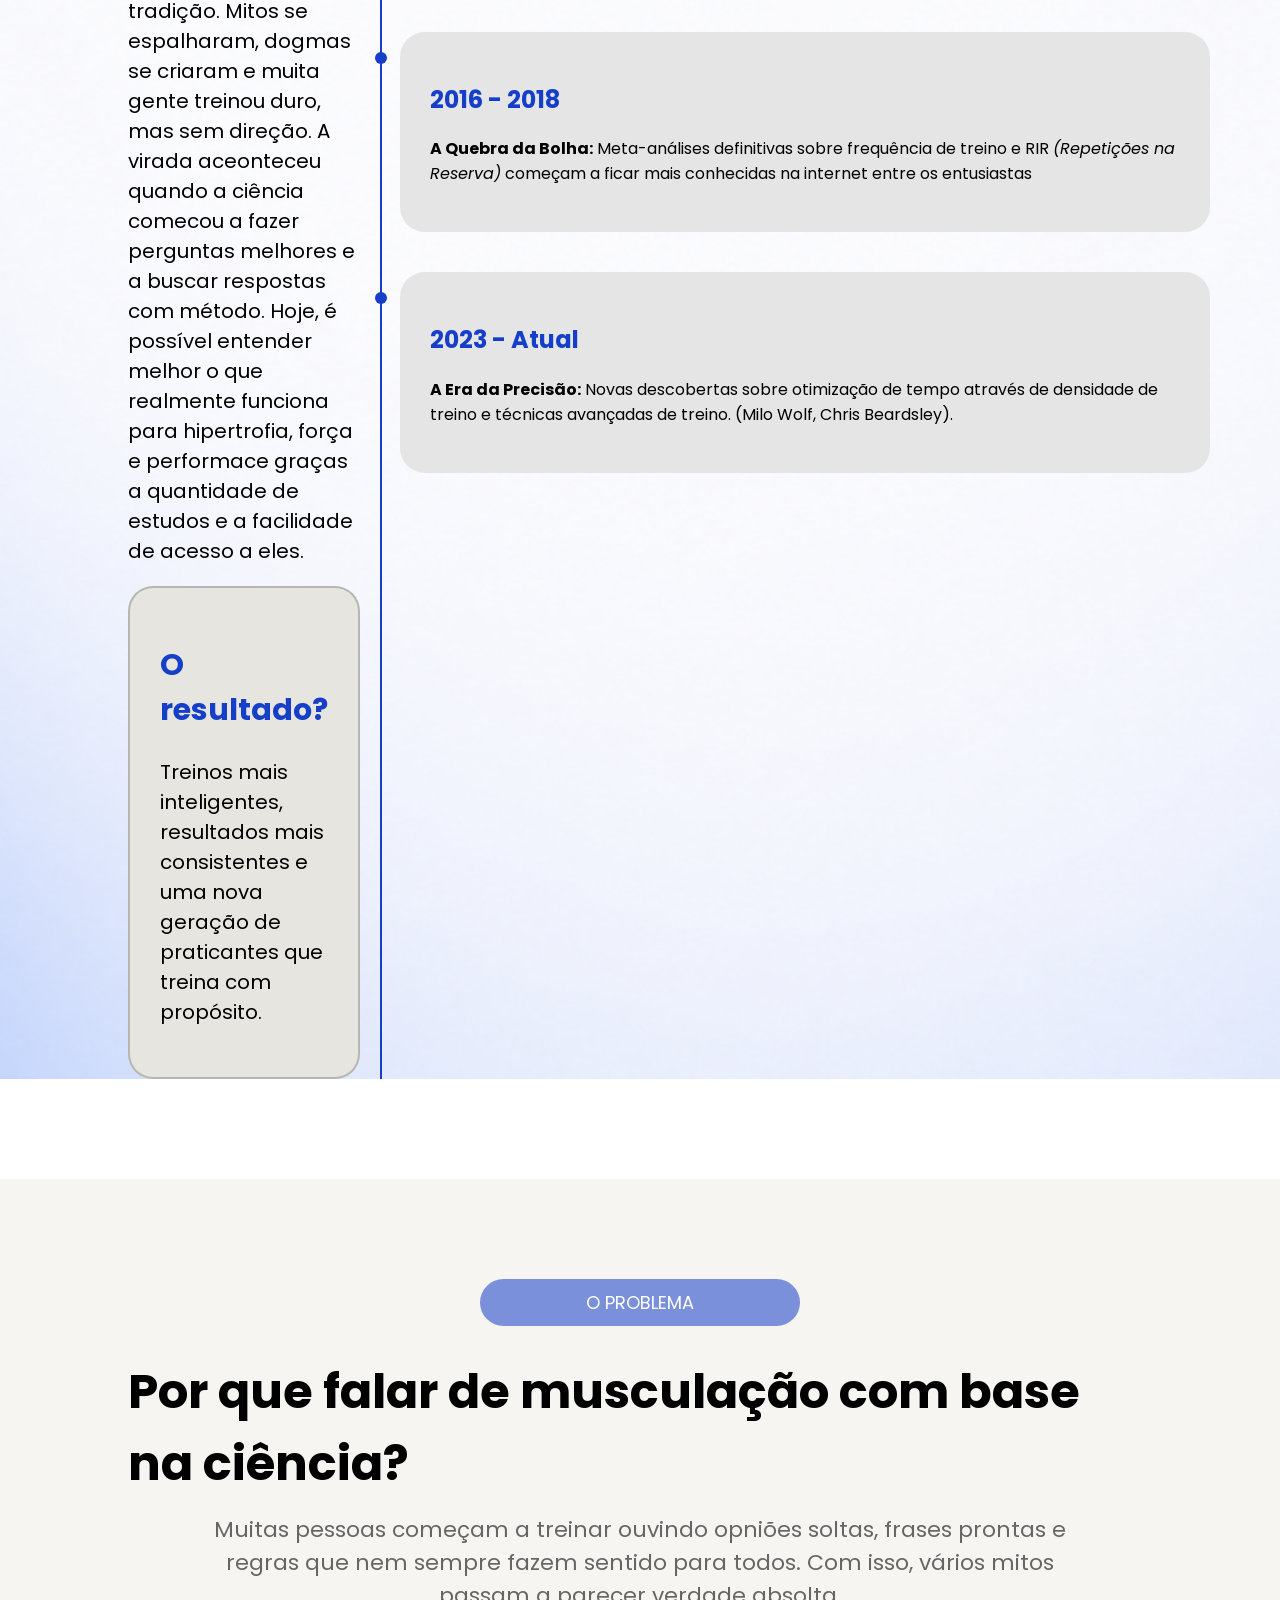
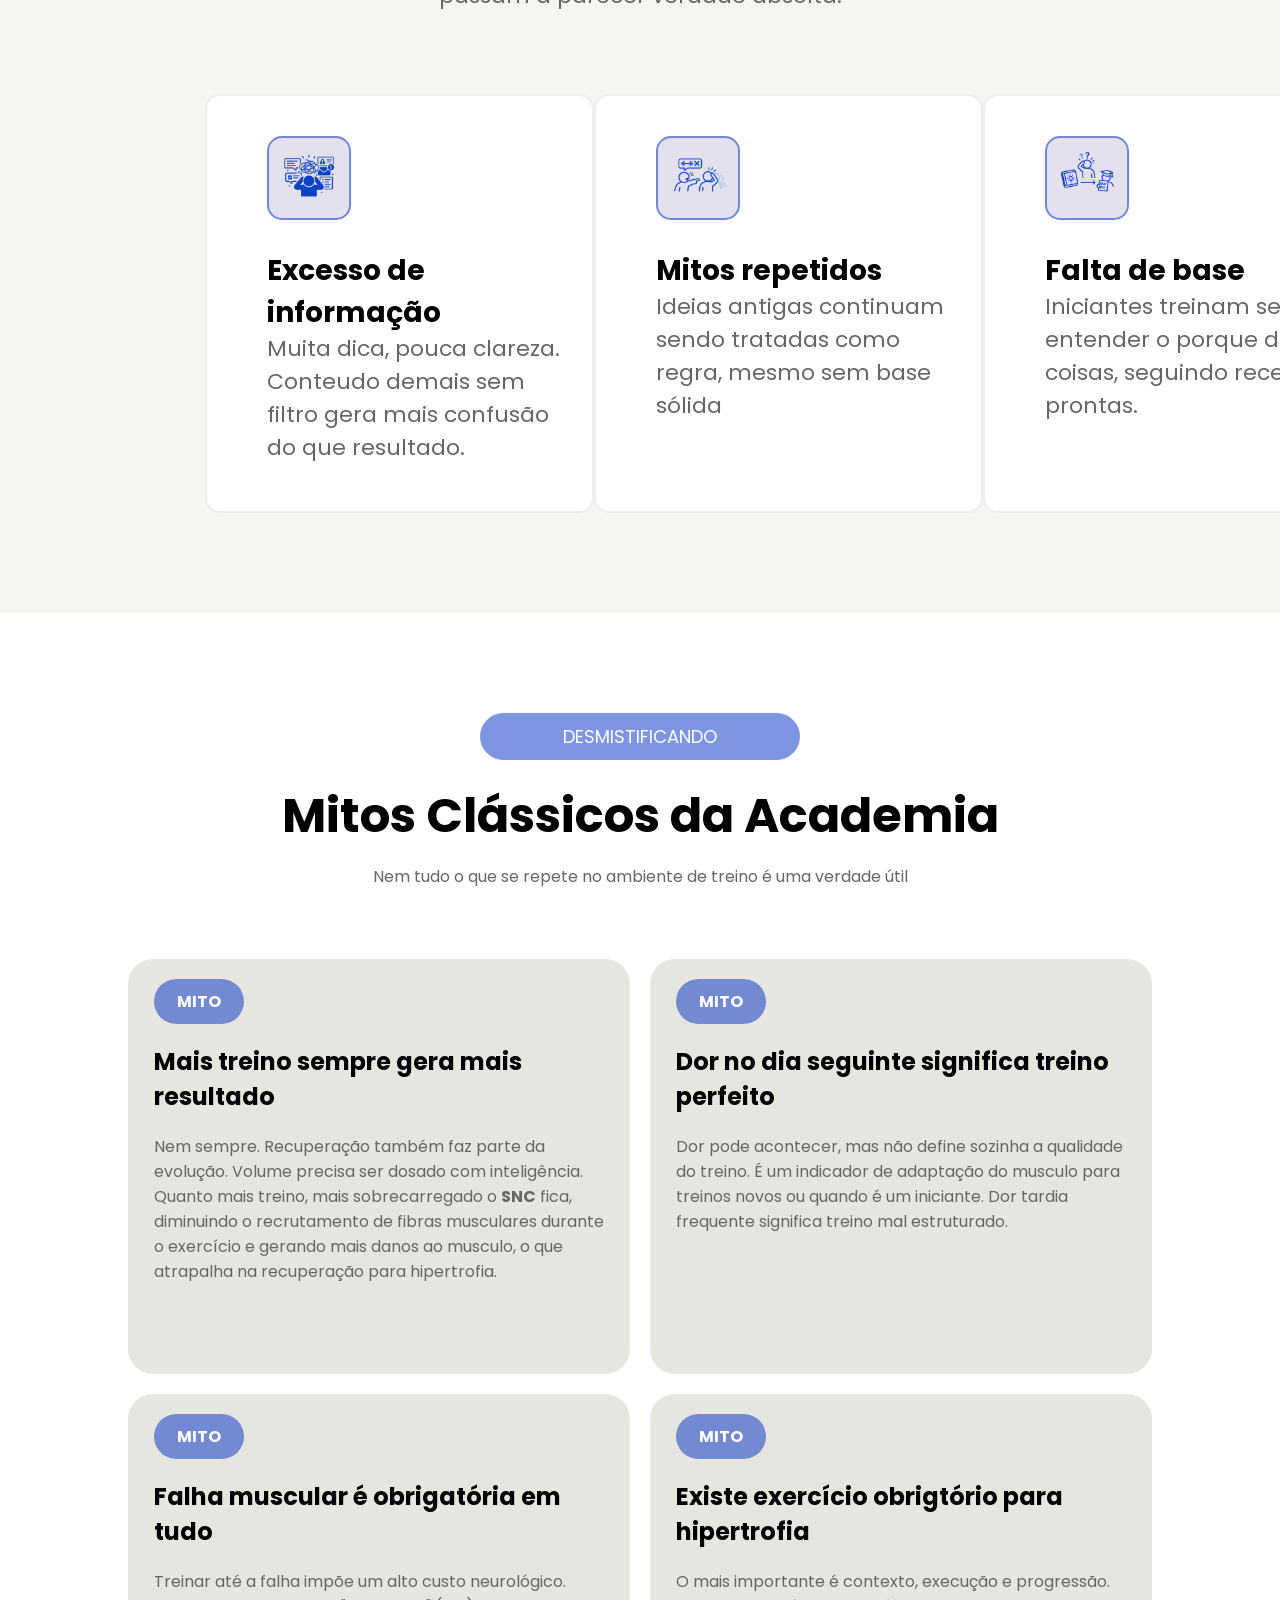
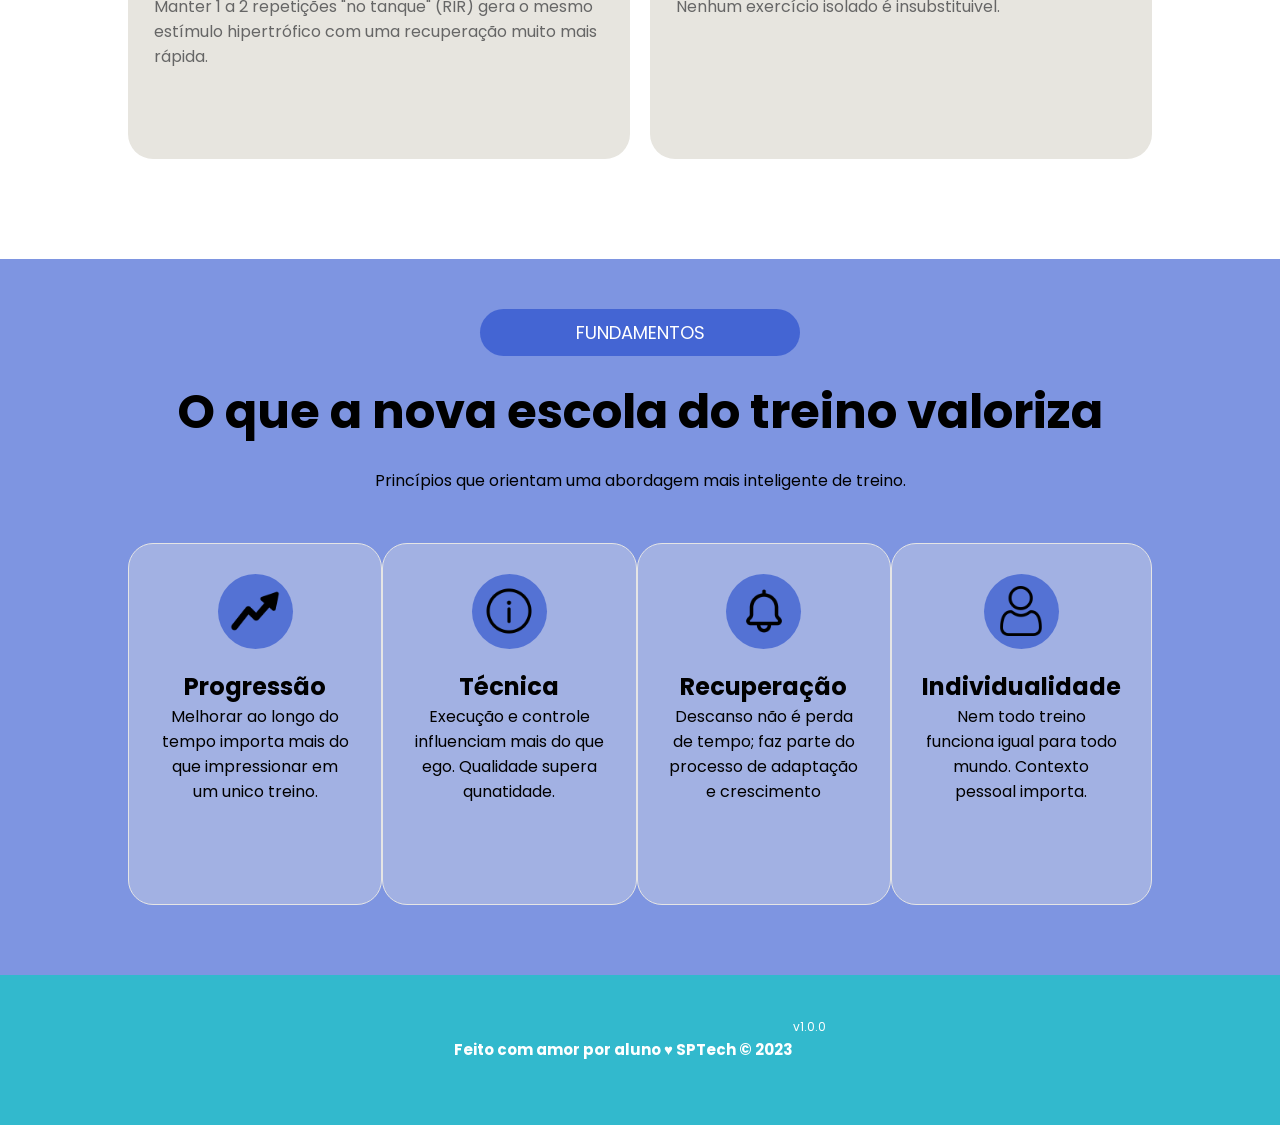
==== commit eb18bf49: "secao de historia adicionada na LP" ====
--- a/public/index.html
+++ b/public/index.html
@@ -61,6 +61,63 @@
     </div>
   </div>
 
+  <section class="secao-historia-full">
+    <div class="container secao-historia">
+
+      <h1 class="secao-historia-h1">Como a <span id="span-logica">ciência</span> furou a bolha?</h1>
+      <p class="secao-historia-p">A musculação moderna não nasceu ontem. Foi uma transição lenta entre o empirismo dos anos 70 e a precisão dos estudos atuais. Comecou com questionamentos que viraram estudos e evidências que transformou suposições em ciência aplicada.</p>
+
+      <div class="historia-div">
+      <div class="historia-conteudo">
+
+        <div class="historia-texto">
+          <h2 id="span-logica">Da intuição à evidência.</h2>
+          <p>
+            Por décadas, o treino foi guiado por experiência, <i>feeling</i> e tradição. Mitos se espalharam, dogmas se criaram e muita gente treinou duro, mas sem direção.
+            A virada aceonteceu quando a ciência comecou a fazer perguntas melhores e a buscar respostas com método.
+            Hoje, é possível entender melhor o que realmente funciona para hipertrofia, força e performace graças a quantidade de estudos e a facilidade de acesso a eles.
+          </p>
+          <div class="historia-resultado">
+            <h2 id="span-logica">O resultado?</h2>
+            <p>Treinos mais inteligentes, resultados mais consistentes e uma nova geração de praticantes que treina com propósito.</p>
+          </div>
+        </div>
+
+      </div>
+
+
+      <div class="historia-timeline">
+        <div class="timeline-card">
+          <div class="dot"></div>
+          <div class="timeline-icon">icon</div>
+          <h1 id="span-logica">2010 - 2015</h1>
+          <p><b>O Despertar:</b> Brad Schoenfeld publica estudos seminais sobre os mecanismos da hipertrofia, mudando o foco do "sentir queimar" para a tensão mecânica.</p>
+        </div>
+
+        <div class="timeline-card">
+          <div class="dot"></div>
+          <div class="timeline-icon"></div>
+          <h1 id="span-logica">2016 - 2018</h1>
+          <p><b>A Quebra da Bolha:</b> Meta-análises definitivas sobre frequência de treino e RIR <i>(Repetições na Reserva)</i> começam a ficar mais conhecidas na internet entre os entusiastas</p>
+          </div>
+        
+        
+
+        <div class="timeline-card">
+          <div class="dot"></div>
+          <div class="timeline-icon"></div>
+          <h1 id="span-logica">2023 - Atual</h1>
+          <p><b>A Era da Precisão:</b> Novas descobertas sobre otimização de tempo através de densidade de treino e técnicas avançadas de treino. (Milo Wolf, Chris Beardsley).</p>
+          </div>
+        </div>
+        
+
+      </div>
+      </div>
+
+    </div>
+  </section>
+
   <div class="secao-problema">
     <div class="container secao-problema">
       <div class="primeira-secao-balao">O PROBLEMA</div>
@@ -102,7 +159,7 @@
           <h2>Mais treino sempre gera mais resultado</h2>
           <p>Nem sempre. Recuperação também faz parte da evolução. Volume precisa ser dosado com inteligência. Quanto
             mais treino, mais sobrecarregado o <b>SNC</b> fica, diminuindo o recrutamento de fibras musculares durante o
-            exercício e gerando mais danos ao musculo, o que atrapalha na recuoeração para hipertrofia. </p>
+            exercício e gerando mais danos ao musculo, o que atrapalha na recuperação para hipertrofia. </p>
         </div>
 
         <div class="mitos-card">
@@ -115,8 +172,7 @@
         <div class="mitos-card">
           <div class="mitos-balao">MITO</div>
           <h2>Falha muscular é obrigatória em tudo</h2>
-          <p>A falha pode ser ferramenta, não obrigação. Seu uso depende do conteto, fase e objetivo. Em suma,
-            proximidade da falha já é o suficiente para estimulos a hipertrofia</p>
+          <p>Treinar até a falha impõe um alto custo neurológico. Manter 1 a 2 repetições "no tanque" (RIR) gera o mesmo estímulo hipertrófico com uma recuperação muito mais rápida.</p>
         </div>
 
         <div class="mitos-card">
@@ -138,7 +194,7 @@
         <div class="cards-fundamentos">
           <div class="icon-fundamentos"><img src="assets/imgs/icon-progressao.png" alt=""></div>
           <h2>Progressão</h2>
-          <p>Melhorar aoi longo do tempo importa mais do que impressionar em um unico treino.</p>
+          <p>Melhorar ao longo do tempo importa mais do que impressionar em um unico treino.</p>
         </div>
 
         <div class="cards-fundamentos">
@@ -161,35 +217,6 @@
       </div>
     </div>
   </section>
-
-
-  <div class="social">
-    <div class="container">
-      <div class="boxes">
-        <div class="box">
-          <img src="assets/imgs/planet-earth_color.png">
-          <h4>Missão</h4>
-          <p>Lorem ipsum, dolor sit amet consectetur adipisicing elit. Et, quas cupiditate asperiores provident magnam
-            vitae illum iusto fugiat atque deleniti nulla sed iure suscipit, laborum, aliquid accusantium cum dicta
-            minima.</p>
-        </div>
-        <div class="box">
-          <img src="assets/imgs/lightbulb_color.png">
-          <h4>Visão</h4>
-          <p>Lorem ipsum, dolor sit amet consectetur adipisicing elit. Et, quas cupiditate asperiores provident magnam
-            vitae illum iusto fugiat atque deleniti nulla sed iure suscipit, laborum, aliquid accusantium cum dicta
-            minima.</p>
-        </div>
-        <div class="box">
-          <img src="assets/imgs/growth_color.png">
-          <h4>Valores</h4>
-          <p>Lorem ipsum, dolor sit amet consectetur adipisicing elit. Et, quas cupiditate asperiores provident magnam
-            vitae illum iusto fugiat atque deleniti nulla sed iure suscipit, laborum, aliquid accusantium cum dicta
-            minima.</p>
-        </div>
-      </div>
-    </div>
-  </div>
 
   <div class="footer">
     <div class="container">
--- a/public/css/estilo.css
+++ b/public/css/estilo.css
@@ -246,6 +246,7 @@
 
 .secao-mitos h1 {
   margin-top: 50px;
+  font-size: 48px;
 }
 
 .secao-mitos p {
@@ -306,6 +307,7 @@
 
 .fundamentos h1 {
   margin-top: 50px;
+  font-size: 48px;
 }
 
 .fundamentos p {
@@ -353,6 +355,97 @@
 .icon-fundamentos img {
   width: 50px;
   height: 50px;
+}
+
+/* SEÇAO DE HISTORIA */
+
+.secao-historia {
+  display: flex;
+  flex-direction: column;
+}
+
+.secao-historia-full {
+  height: 100%;
+  background-image: url('../assets/imgs/background-historia-section.png');
+  background-size: cover;
+  background-position: center;
+  background-repeat: no-repeat;
+}
+
+.secao-historia-h1 {
+  font-size: 48px;
+  margin-top: 100px;
+  text-align: center;
+}
+
+.secao-historia-p {
+  text-align: center;
+  margin-top: -20px;
+  margin-bottom: 100px;
+  font-size: 20px;
+}
+
+.historia-div {
+  display: flex;
+  flex-direction: row;
+}
+
+.historia-conteudo {
+  display: flex;
+  flex-direction: row;
+  width: 1000px;
+}
+
+.historia-texto p {
+  font-size: 20px;
+}
+
+.historia-texto h2 {
+  font-size: 30px;
+}
+
+.historia-resultado {
+  background-color: #E7E5DF;
+  padding: 30px;
+  padding-left: 30px;
+  border-radius: 25px;
+  border: solid 2px #6666665e;
+}
+
+.historia-timeline {
+  position: relative;
+  padding-left: 40px;
+  display: flex;
+  flex-direction: column;
+}
+
+.historia-timeline::before {
+  content: "";
+  position: absolute;
+  left: 20px;
+  top: 0;
+  width: 2px;
+  height: 100%;
+  background-color: rgb(21, 63, 201);
+}
+
+.timeline-card {
+  width: 750px;
+  background-color: #e5e5e5;
+  border-radius: 25px;
+  position: relative;
+  margin-bottom: 40px;
+  padding: 30px;
+}
+
+.dot {
+  position: absolute;
+  left: -25px;
+  top: 20px;
+  width: 12px;
+  height: 12px;
+  border-radius: 50%;
+  background: rgb(21, 63, 201);
 }
 
 /* MISSÃO VISÃO VALORES */
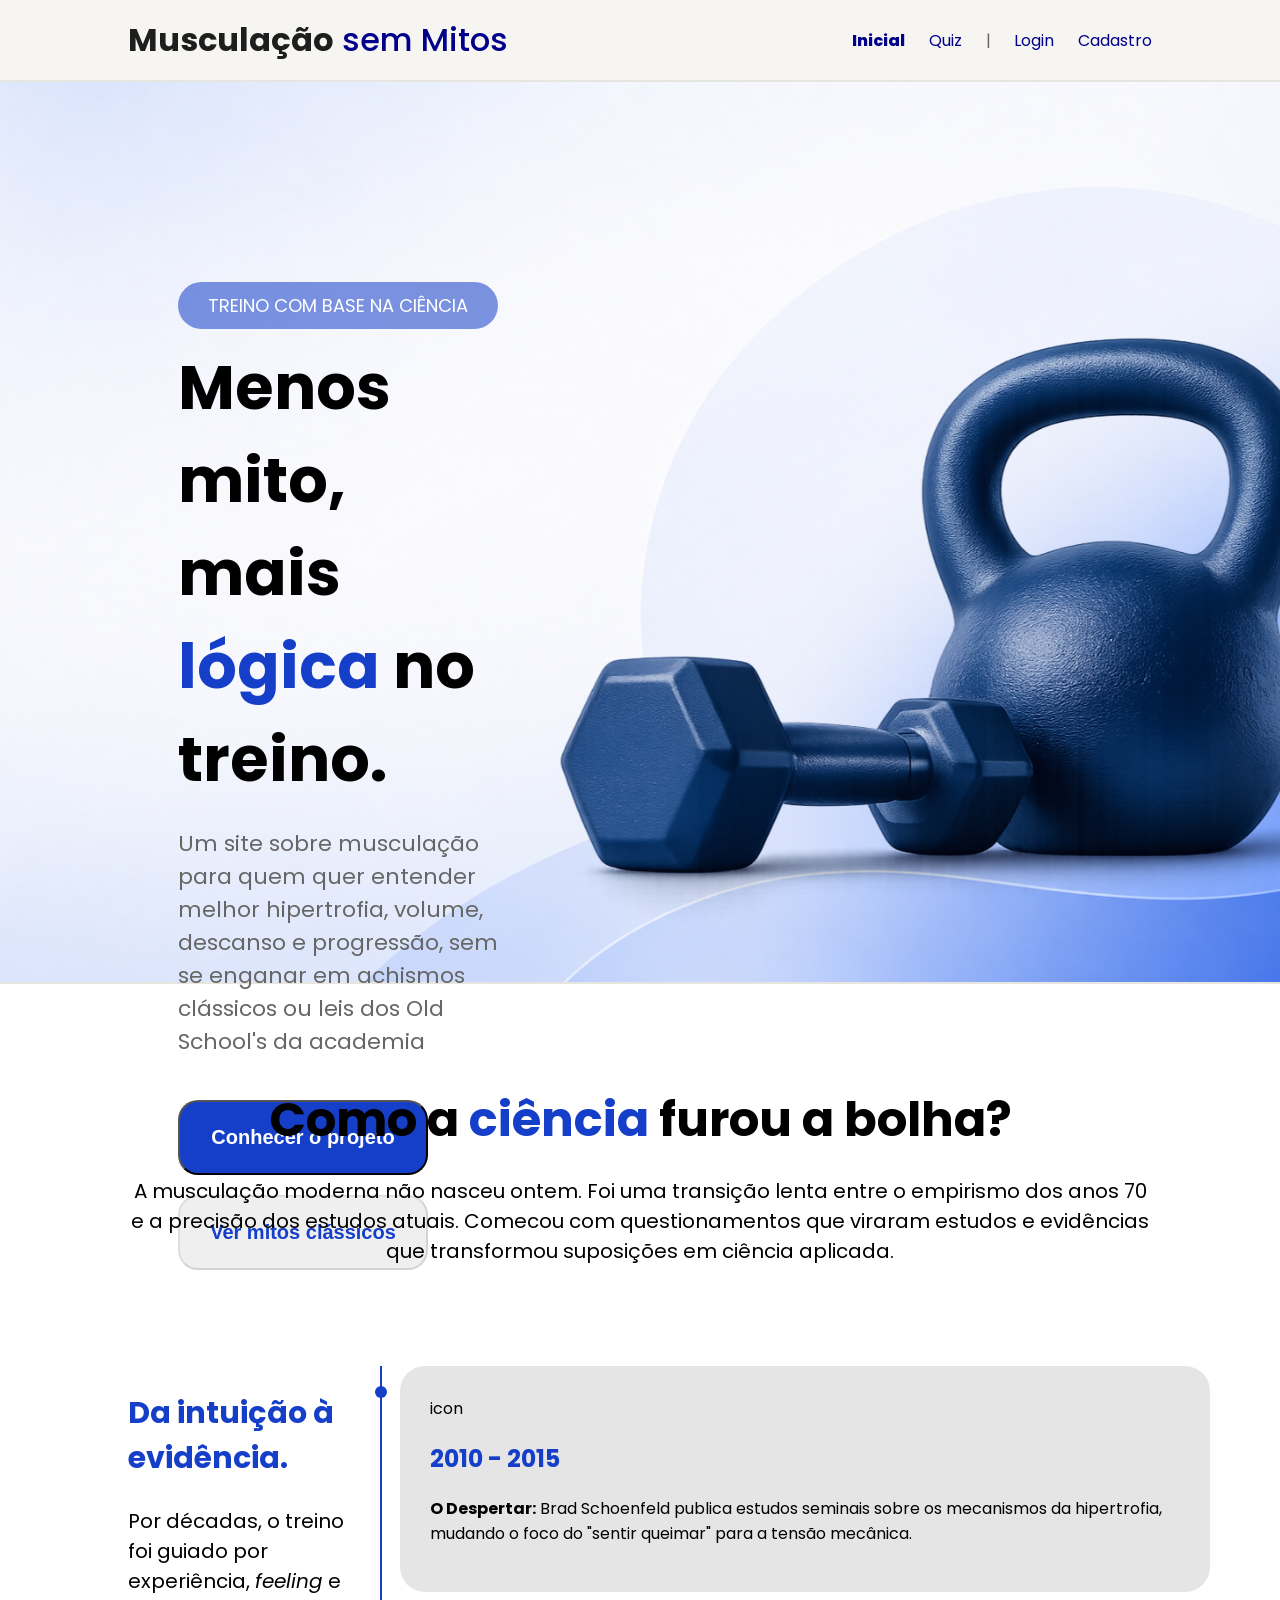
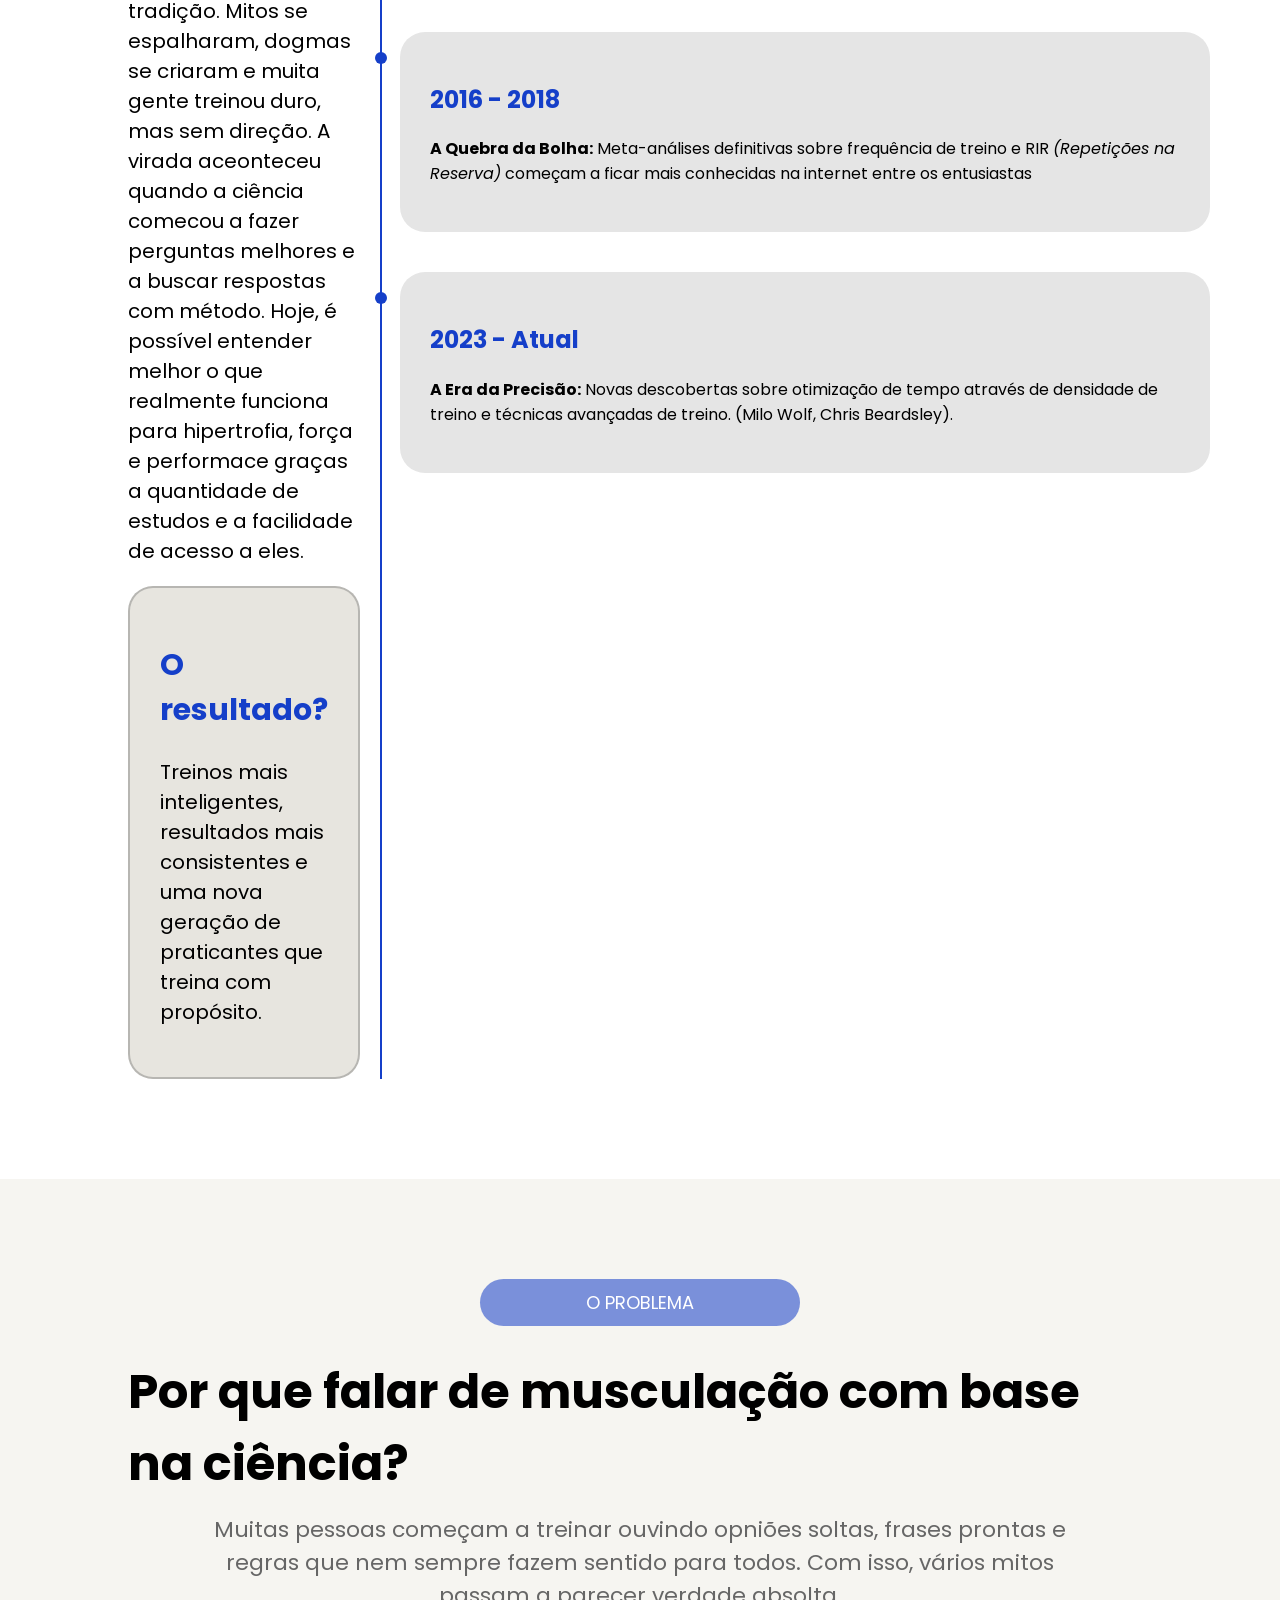
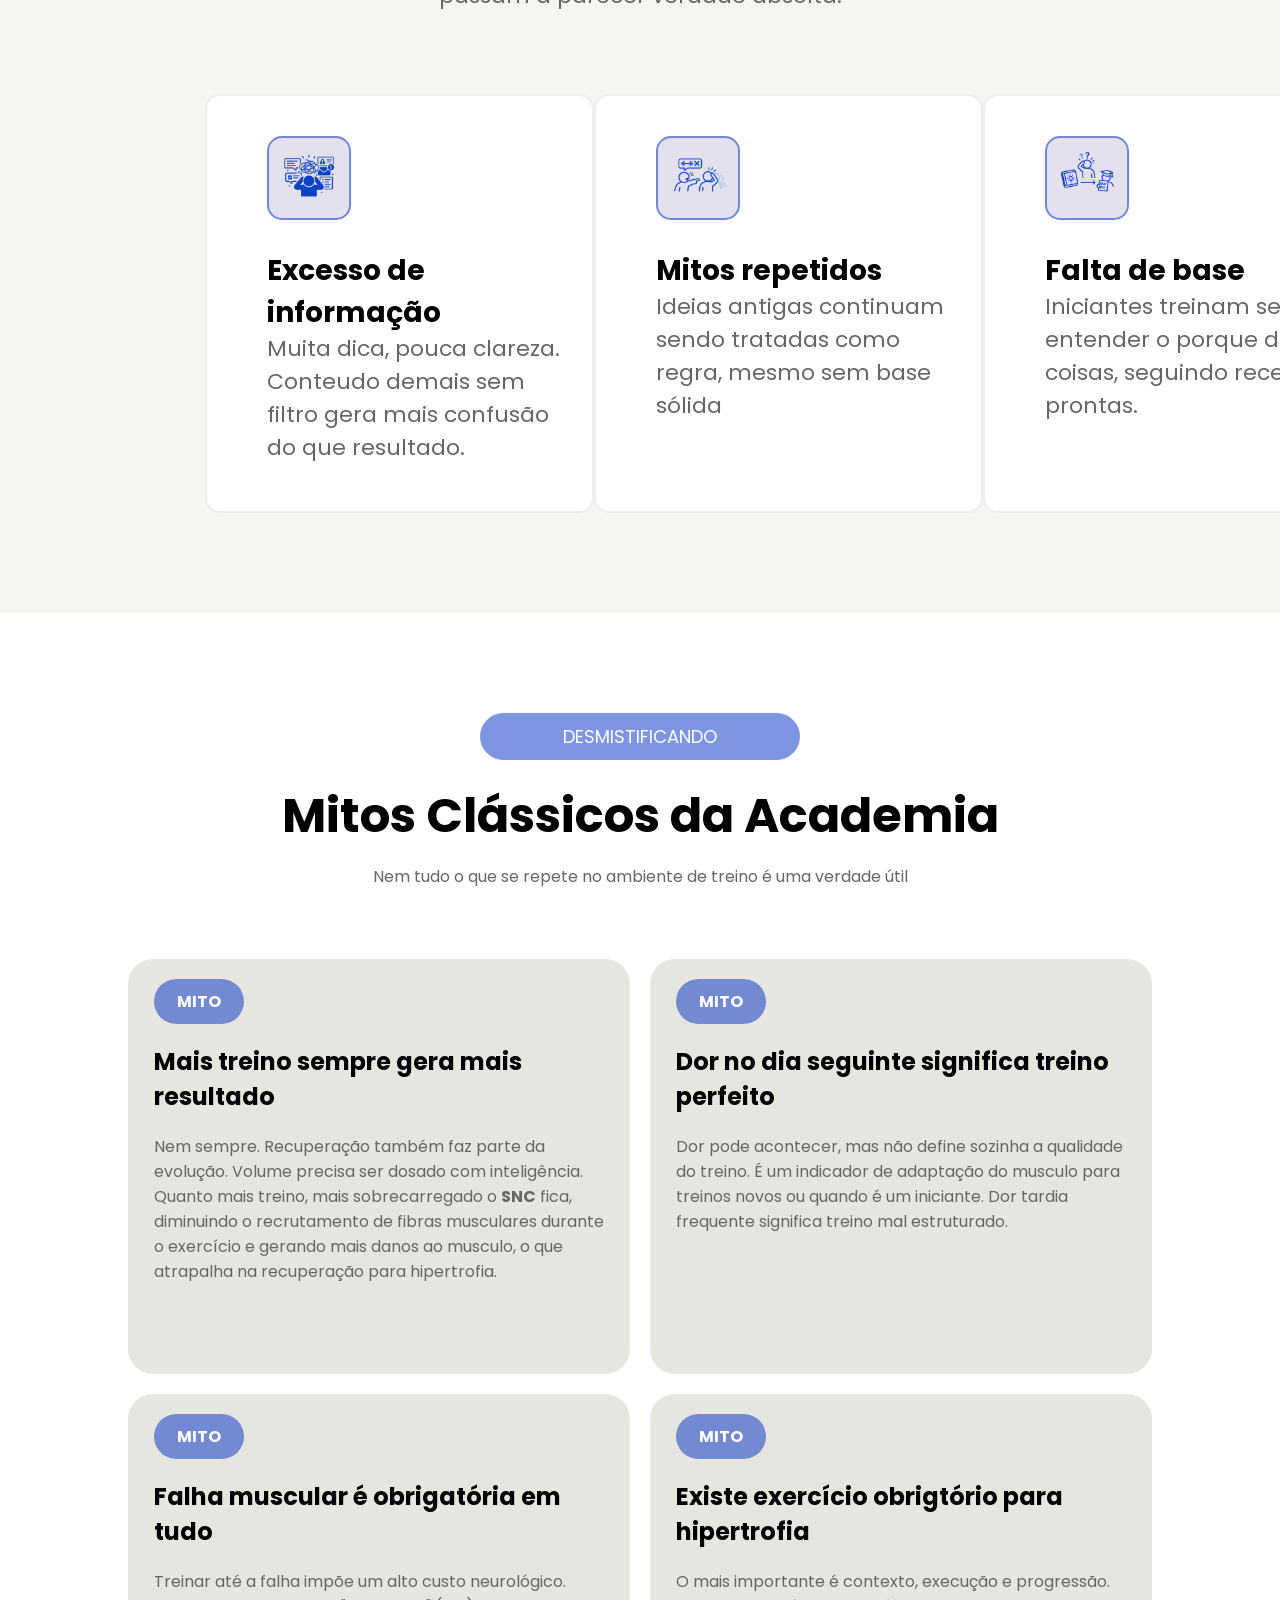
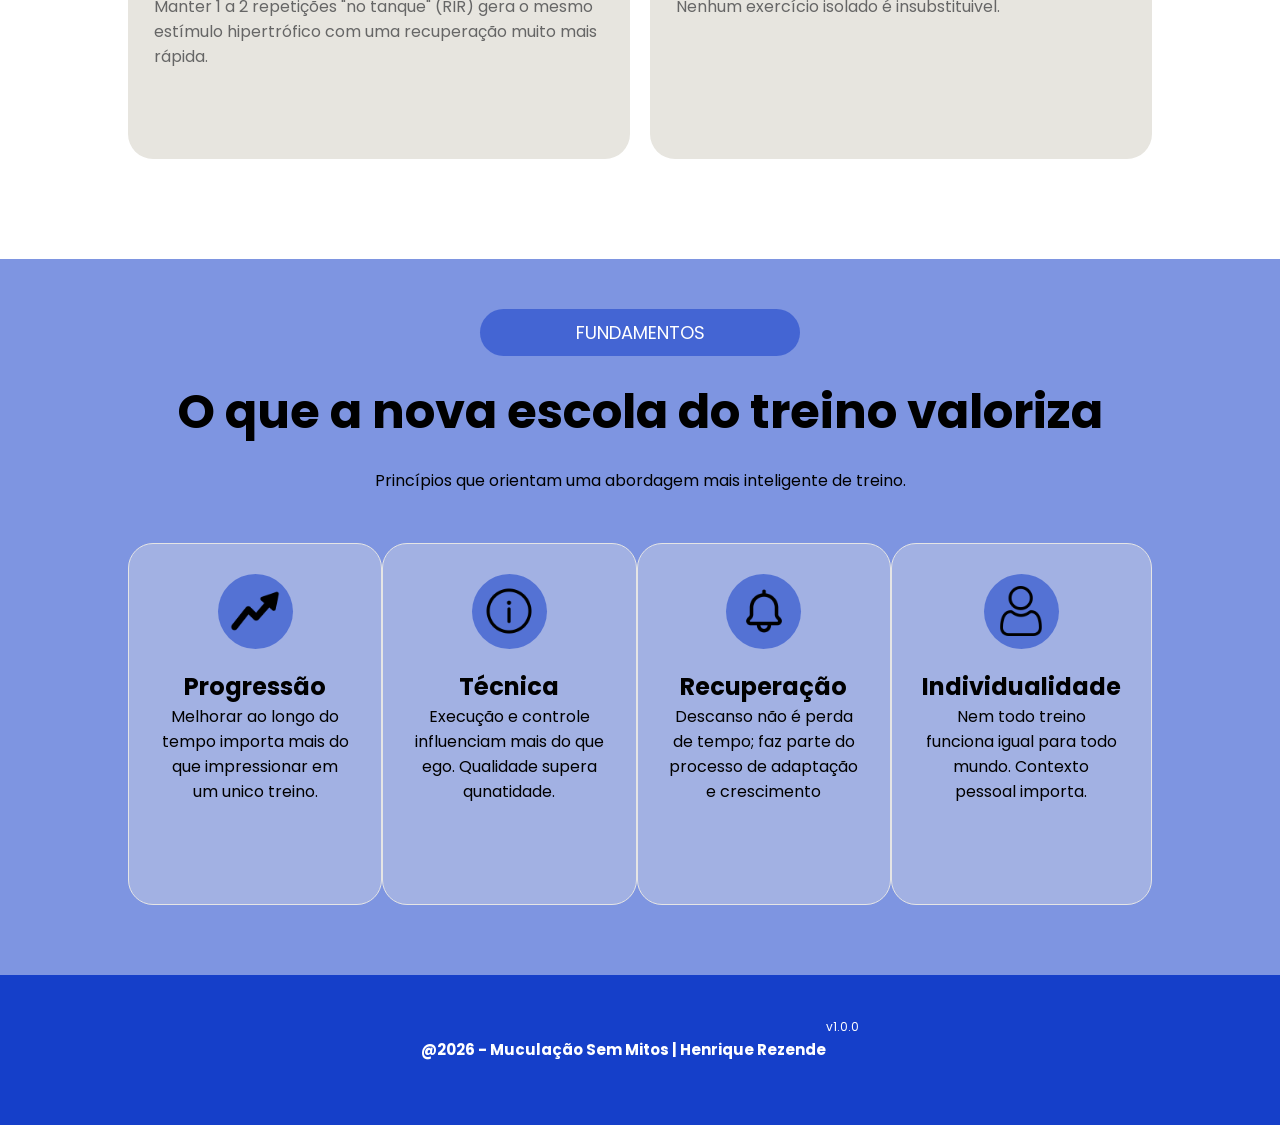
==== commit 95c709b8: "atualizando cor de fundo e texto do footer" ====
--- a/public/index.html
+++ b/public/index.html
@@ -11,7 +11,7 @@
   <script src="./js/sessao.js"></script>
 
   <link rel="stylesheet" href="./css/estilo.css">
-  <link rel="icon" href="./assets/icon/favicon2.ico">
+  <link rel="icon" href="./assets/icon/favicon.png">
   <link rel="preconnect" href="https://fonts.gstatic.com">
 </head>
 
@@ -49,7 +49,7 @@
         </p>
 
         <div class="primeira-secao-botoes">
-          <button id="botao1">Conhecer o projeto</button>
+          <a href="cadastro.html"><button id="botao1">Conhecer o projeto</button></a>
           <button id="botao2">Ver mitos clássicos</button>
         </div>
 
@@ -220,7 +220,7 @@
 
   <div class="footer">
     <div class="container">
-      <h4>Feito com amor por aluno &hearts; SPTech &copy; 2023</h4>
+      <h4>@2026 - Muculação Sem Mitos | Henrique Rezende</h4>
       <span class="version">v1.0.0</span>
     </div>
   </div>
--- a/public/css/estilo.css
+++ b/public/css/estilo.css
@@ -366,7 +366,7 @@
 
 .secao-historia-full {
   height: 100%;
-  background-image: url('../assets/imgs/background-historia-section.png');
+  /* background-image: url('../assets/imgs/background-historia-section.png'); */
   background-size: cover;
   background-position: center;
   background-repeat: no-repeat;
@@ -448,42 +448,11 @@
   background: rgb(21, 63, 201);
 }
 
-/* MISSÃO VISÃO VALORES */
-
-.social {
-  background-color: #e5e5e5;
-  display: flex;
-}
-
-.social .container {
-  justify-content: center;
-}
-
-.box img {
-  width: 170px;
-}
-
-.social .container .boxes {
-  display: flex;
-  justify-content: space-between;
-  width: 100%;
-  padding: 30px 0;
-}
-
-.social p {
-  text-align: center;
-}
-
-.box {
-  display: flex;
-  flex-direction: column;
-  align-items: center;
-}
 
 /* FOOTER */
 
 .footer {
-  background-color: #32b9cd;
+  background-color: rgb(21, 63, 201);
   height: 150px;
   color: #fff;
   display: flex;
@@ -503,7 +472,7 @@
 
 .login {
   height: var(--tamanho-login);
-  background-image: url('../assets/imgs/bg-jelly-fish-para-home.png');
+  background-image: url('../assets/imgs/background-login.png');
   background-size: cover;
 }
 
@@ -520,7 +489,7 @@
   display: flex;
   align-items: center;
   justify-content: space-evenly;
-  color: palevioletred;
+  color: rgb(13, 42, 138);
   flex-direction: column;
   height: fit-content;
   padding: 20px 0;
@@ -545,7 +514,7 @@
 }
 
 .formulario input {
-  border: 2px solid #32b9cd;
+  border: 2px solid rgba(21, 63, 201, 0.548);
   text-align: center;
   border-radius: 10px;
   margin: 0;
@@ -568,19 +537,24 @@
   padding: 5px 0;
 }
 
+#forcaSenha {
+  font-weight: bold;
+  color: rgb(226, 190, 26);
+}
+
 .botao {
   cursor: pointer;
   font-family: "Barlow", sans-serif;
   border: 0;
-  border-radius: 5px;
+  border-radius: 15px;
   font-weight: 600;
   font-size: 18px;
   color: #fff;
-  background-color: #ED145B;
-  width: 120px;
-  height: 30px;
+  background-color: rgb(21, 63, 201);
+  width: 200px;
+  height: 50px;
   align-self: center;
-  margin-top: 20px;
+  margin-bottom: 10px;
 }
 
 .loading-div {
@@ -629,6 +603,10 @@
 .formulario {
   display: flex;
   flex-direction: column;
+}
+
+.formulario2 {
+  width: 300px;
 }
 
 input {
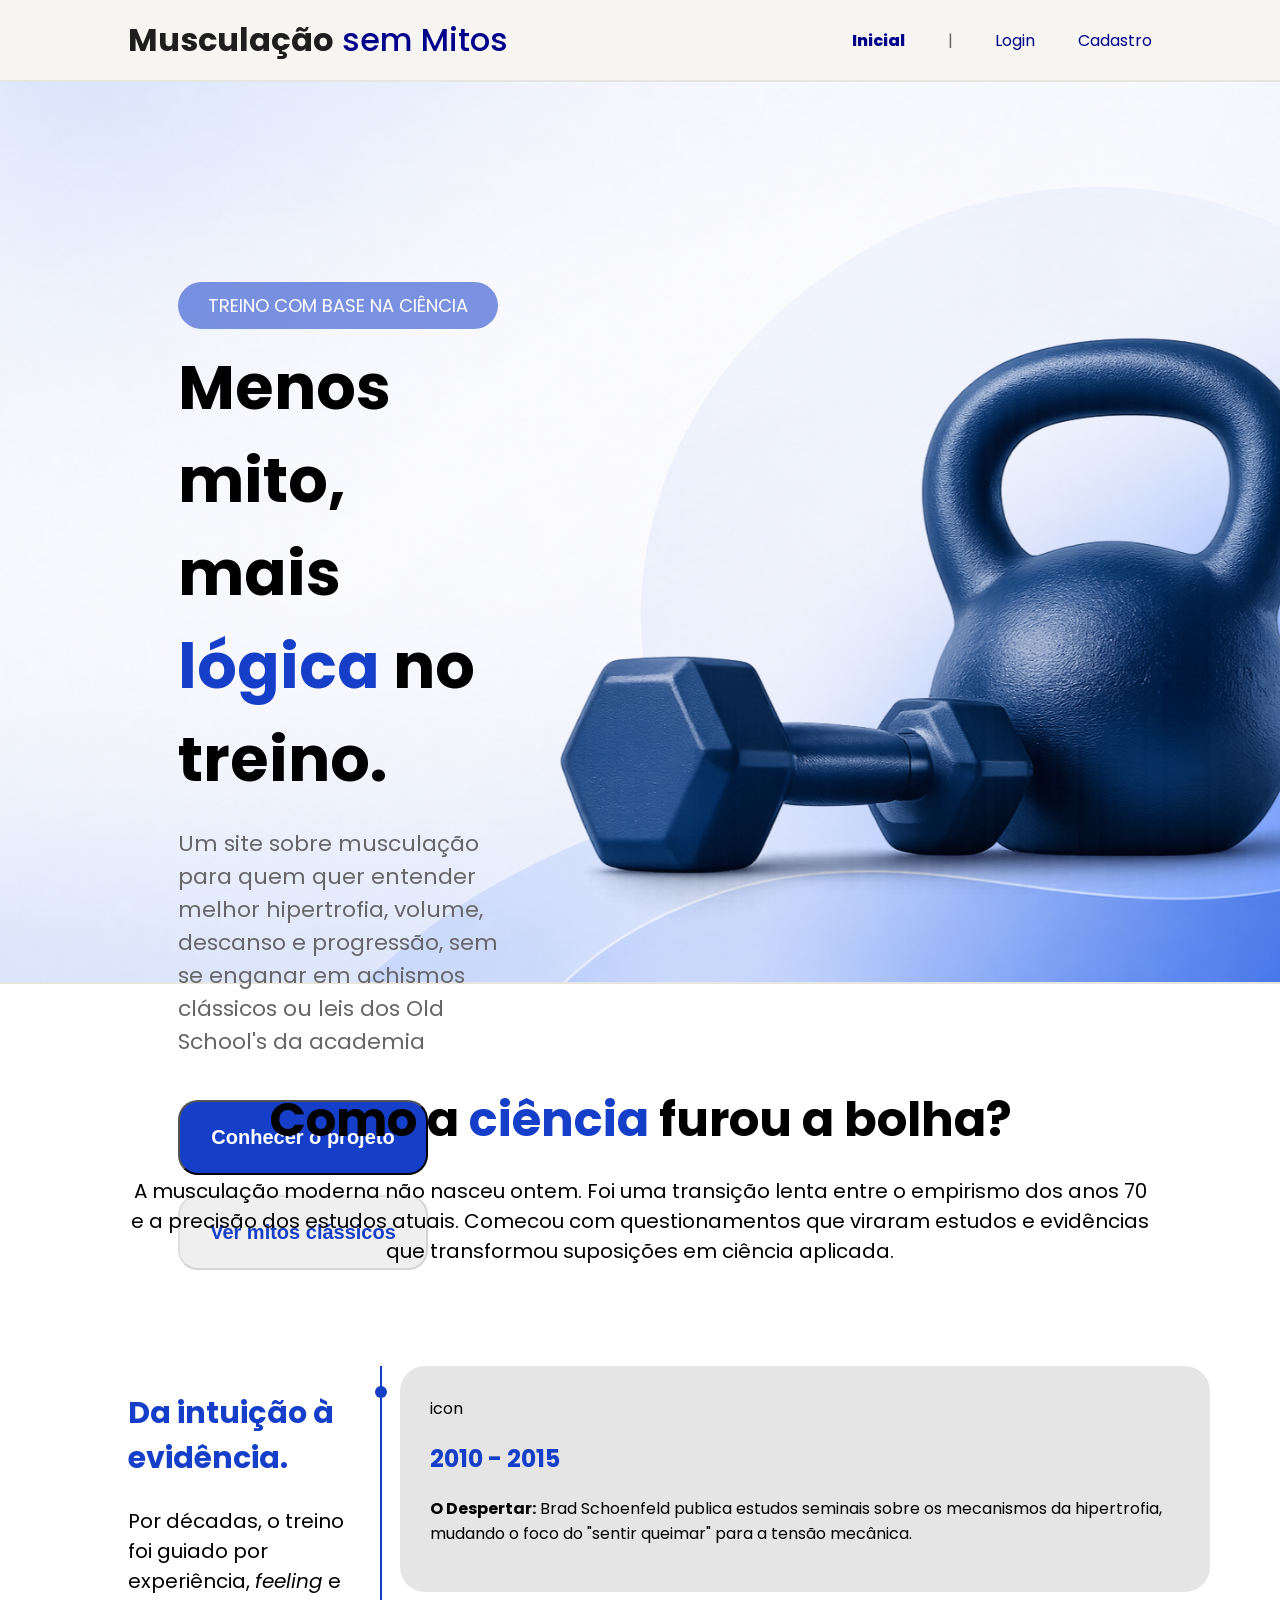
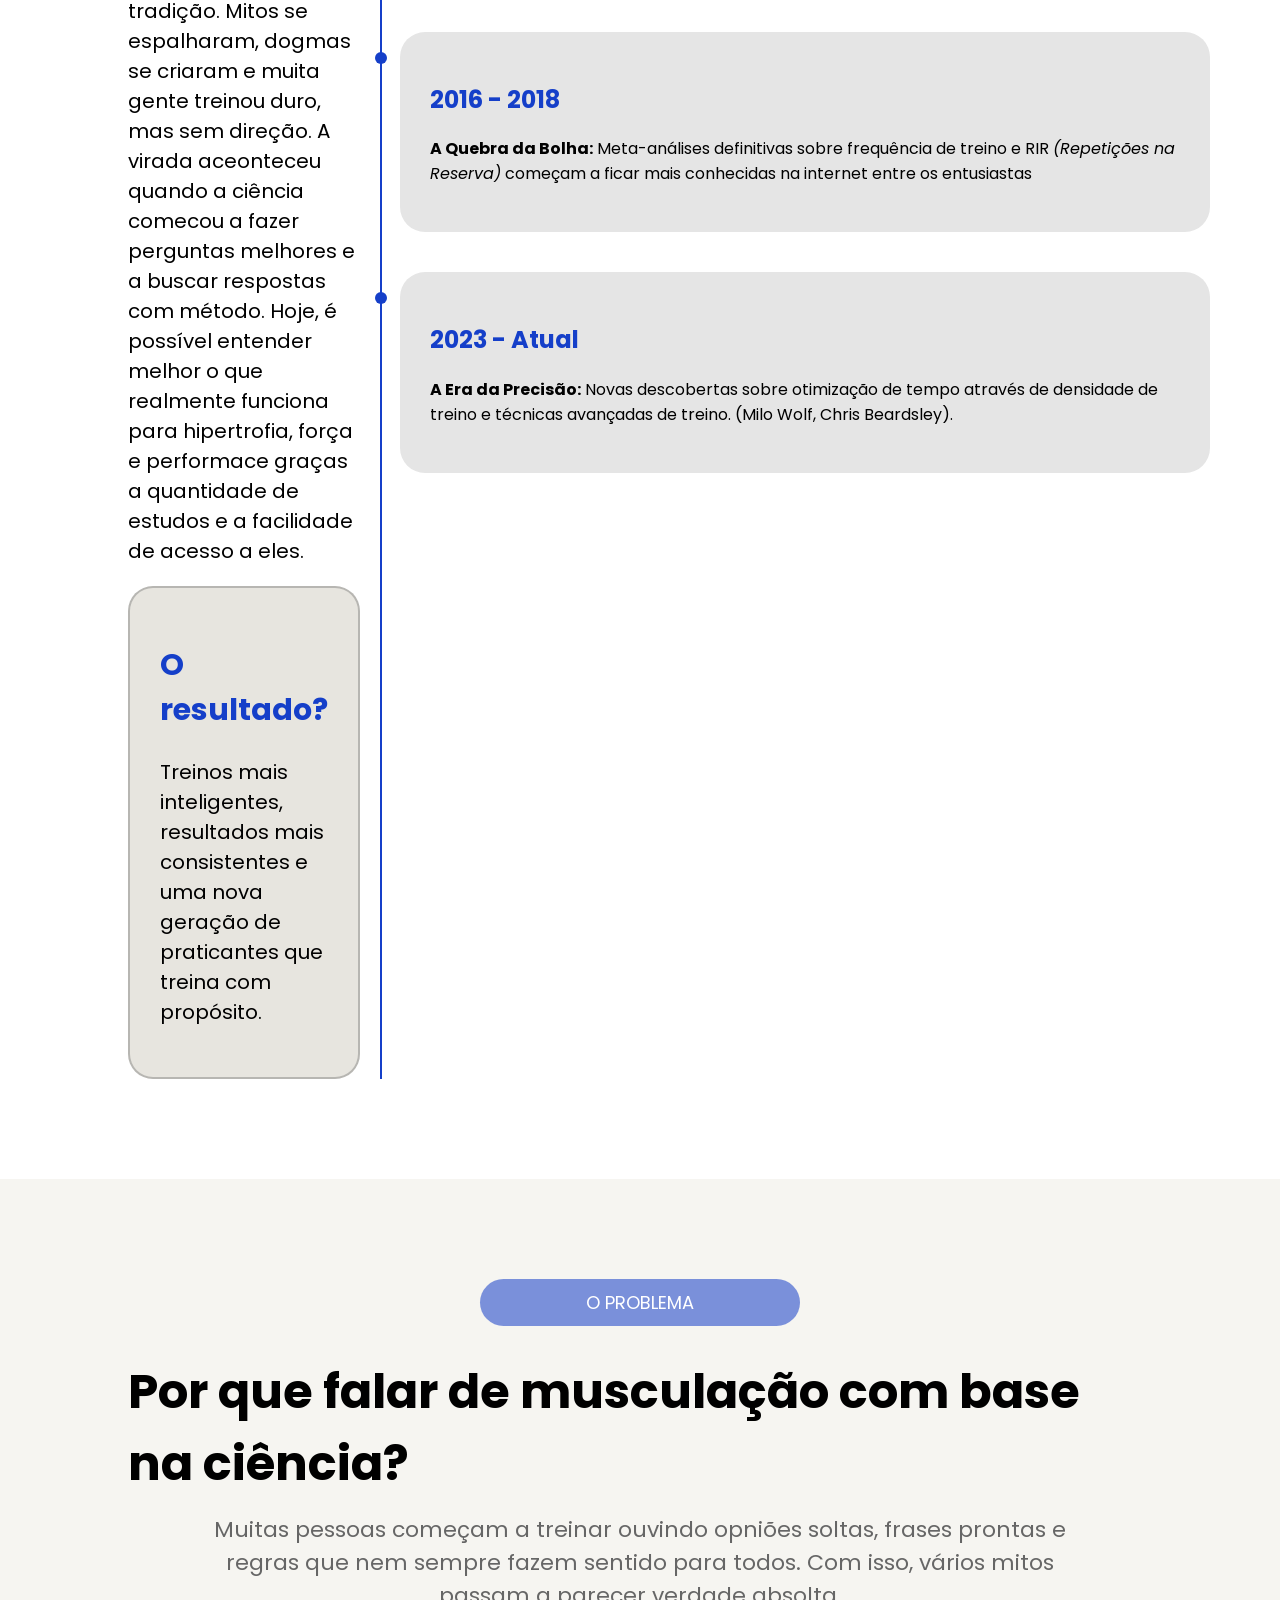
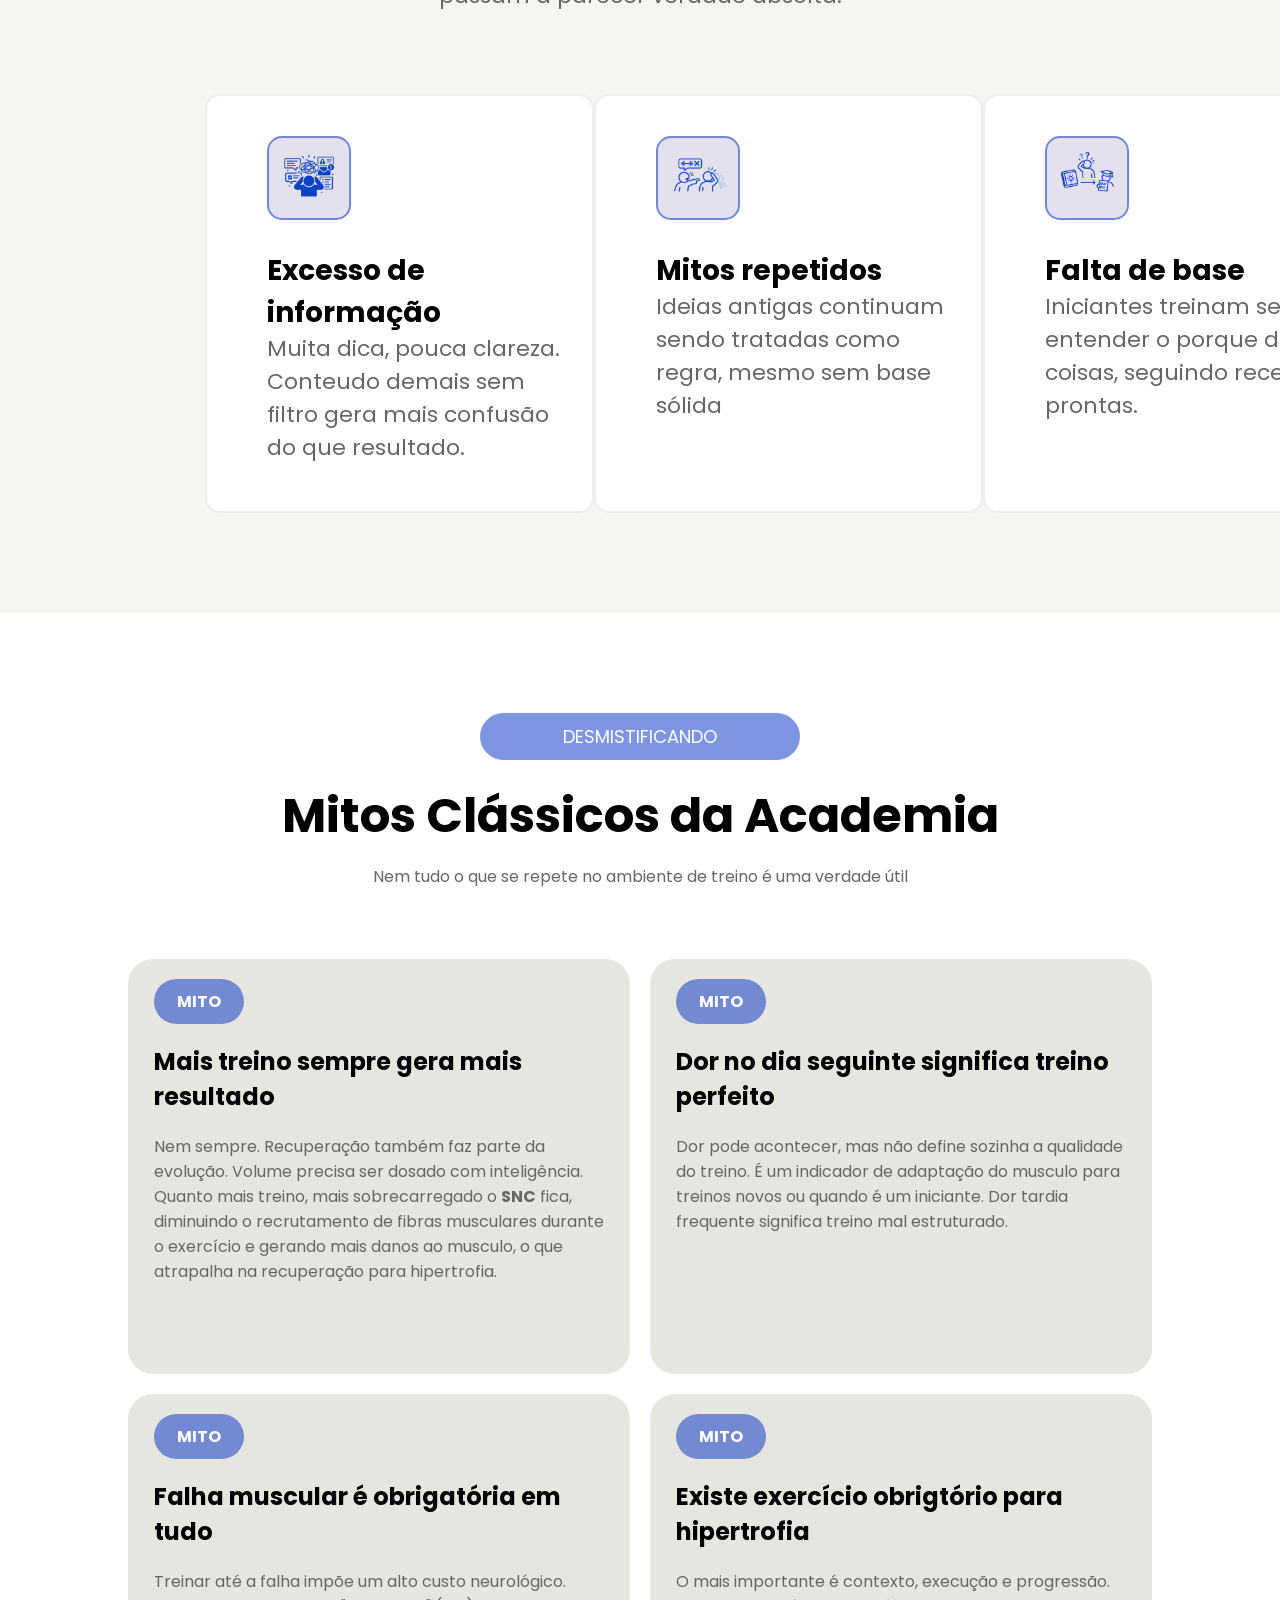
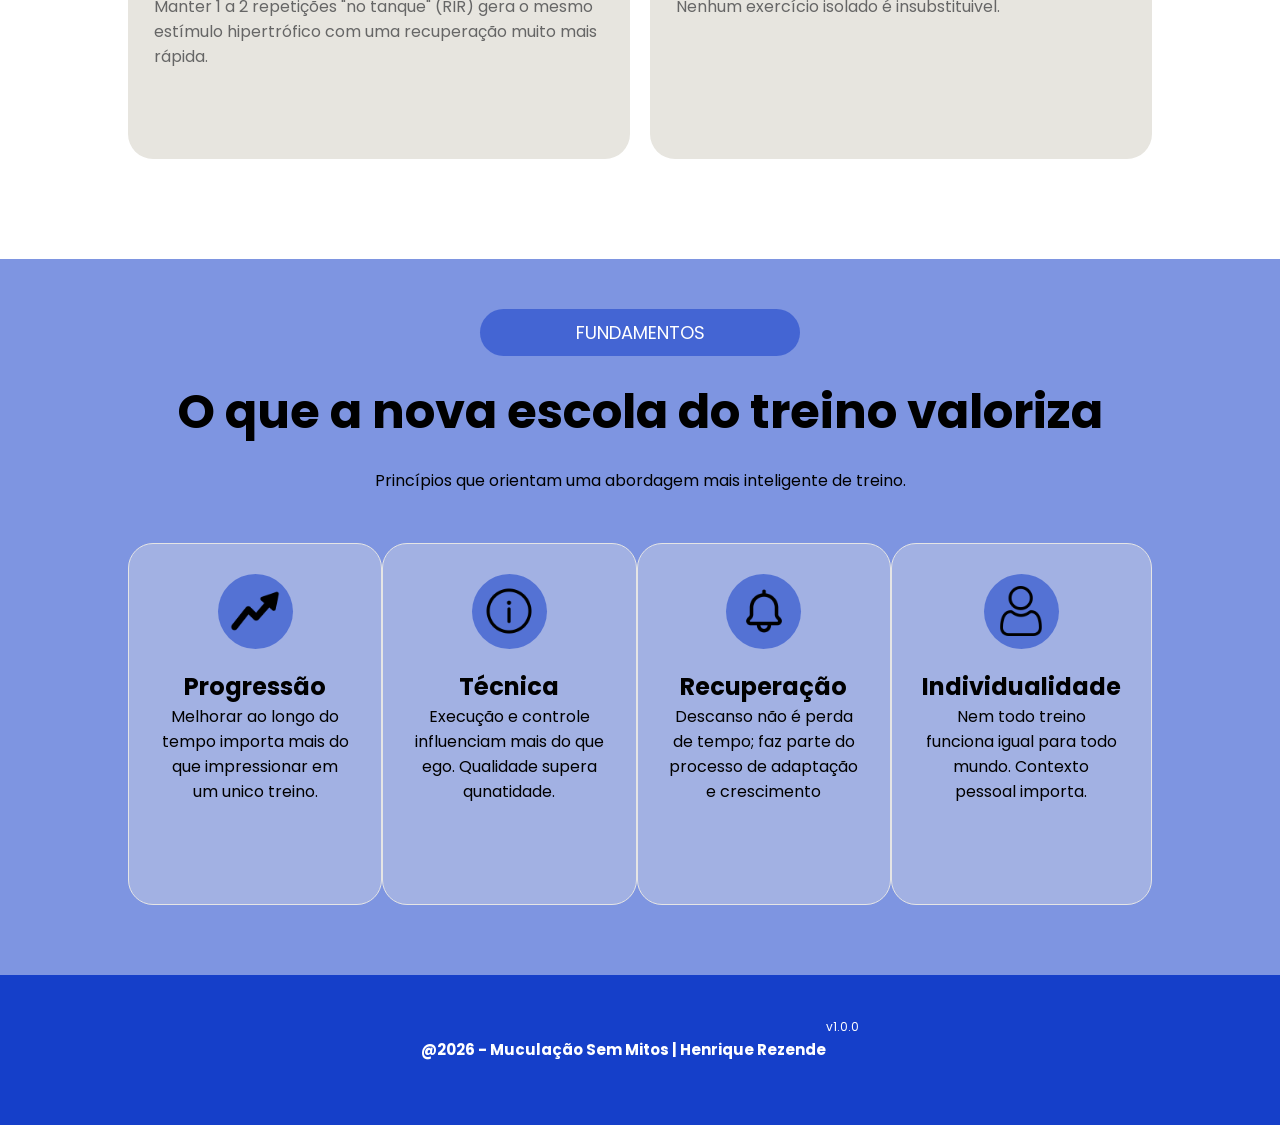
==== commit bad70aa0: "colocar separador no navbar header" ====
--- a/public/index.html
+++ b/public/index.html
@@ -22,9 +22,6 @@
       <ul class="navbar">
         <li class="agora">
           <a href="#">Inicial</a>
-        </li>
-        <li>
-          <a href="simulador.html">Quiz</a>
         </li>
         <li>|</li>
         <li>
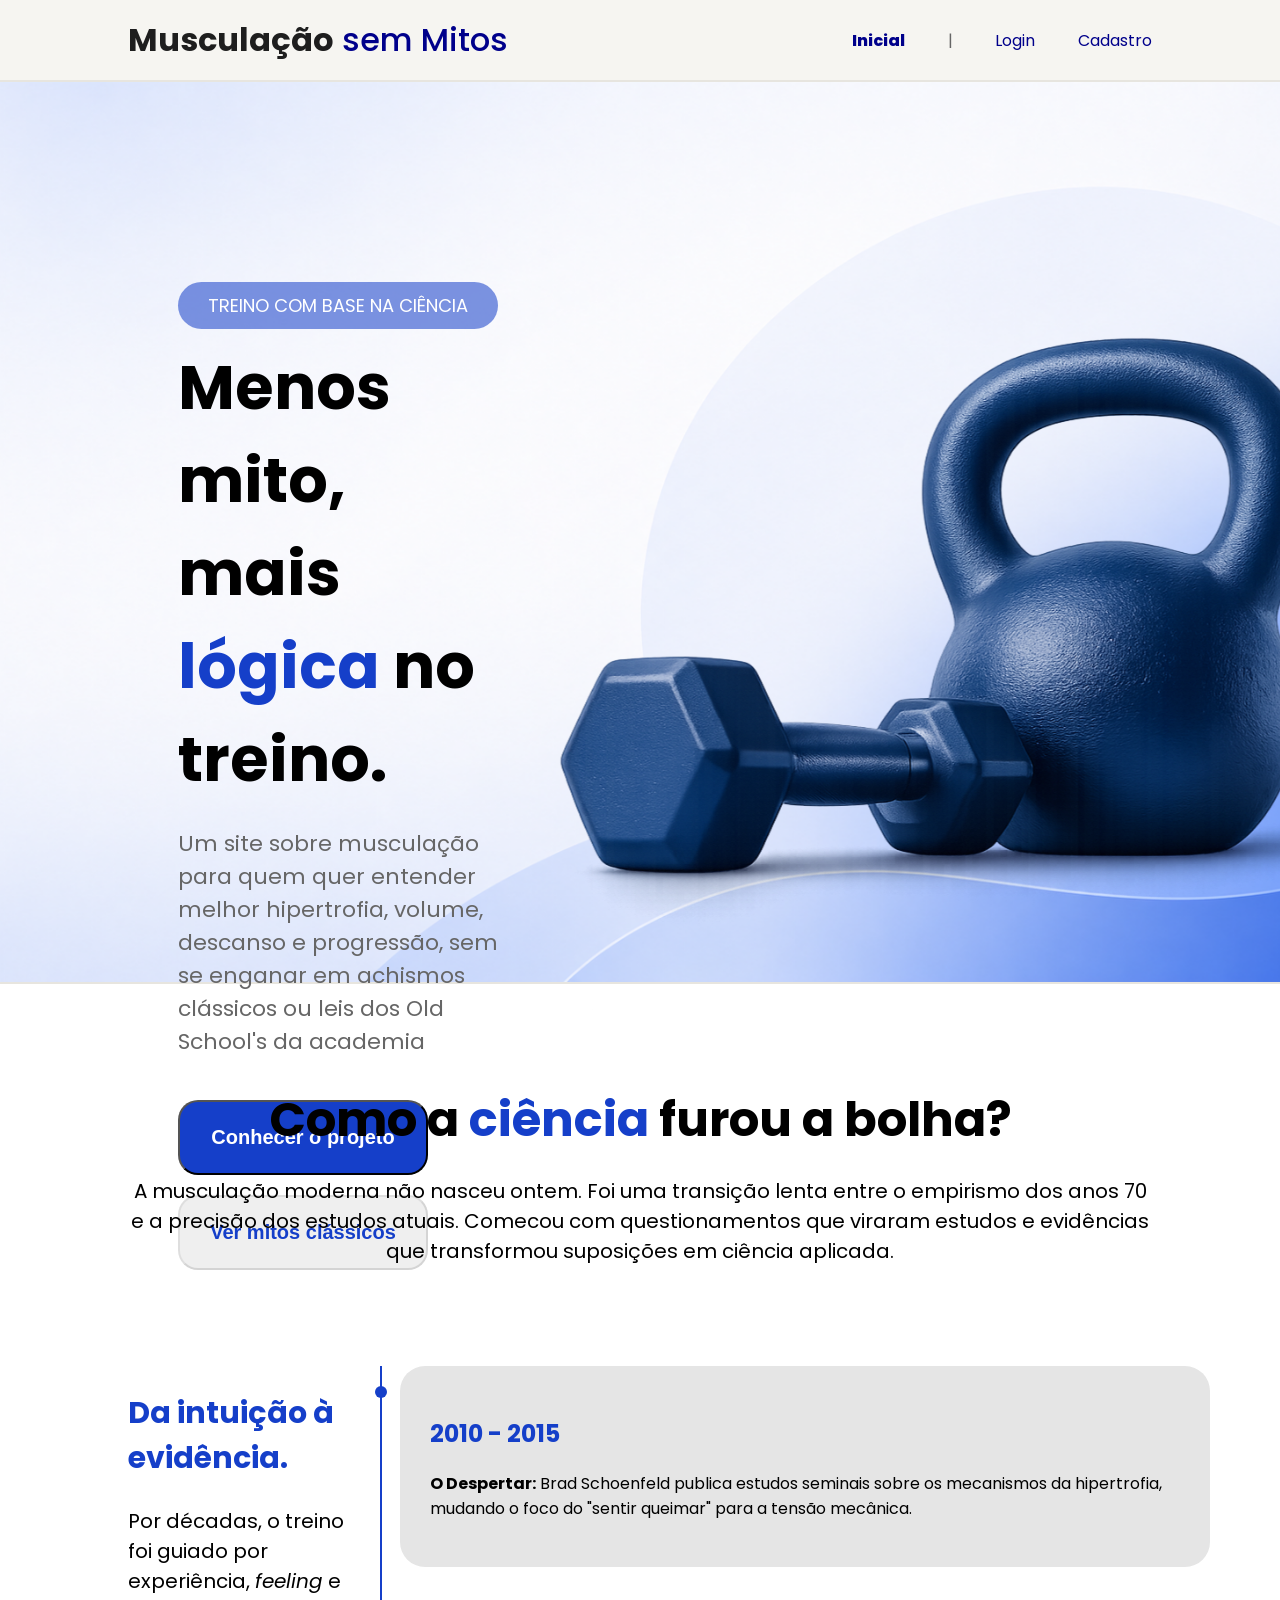
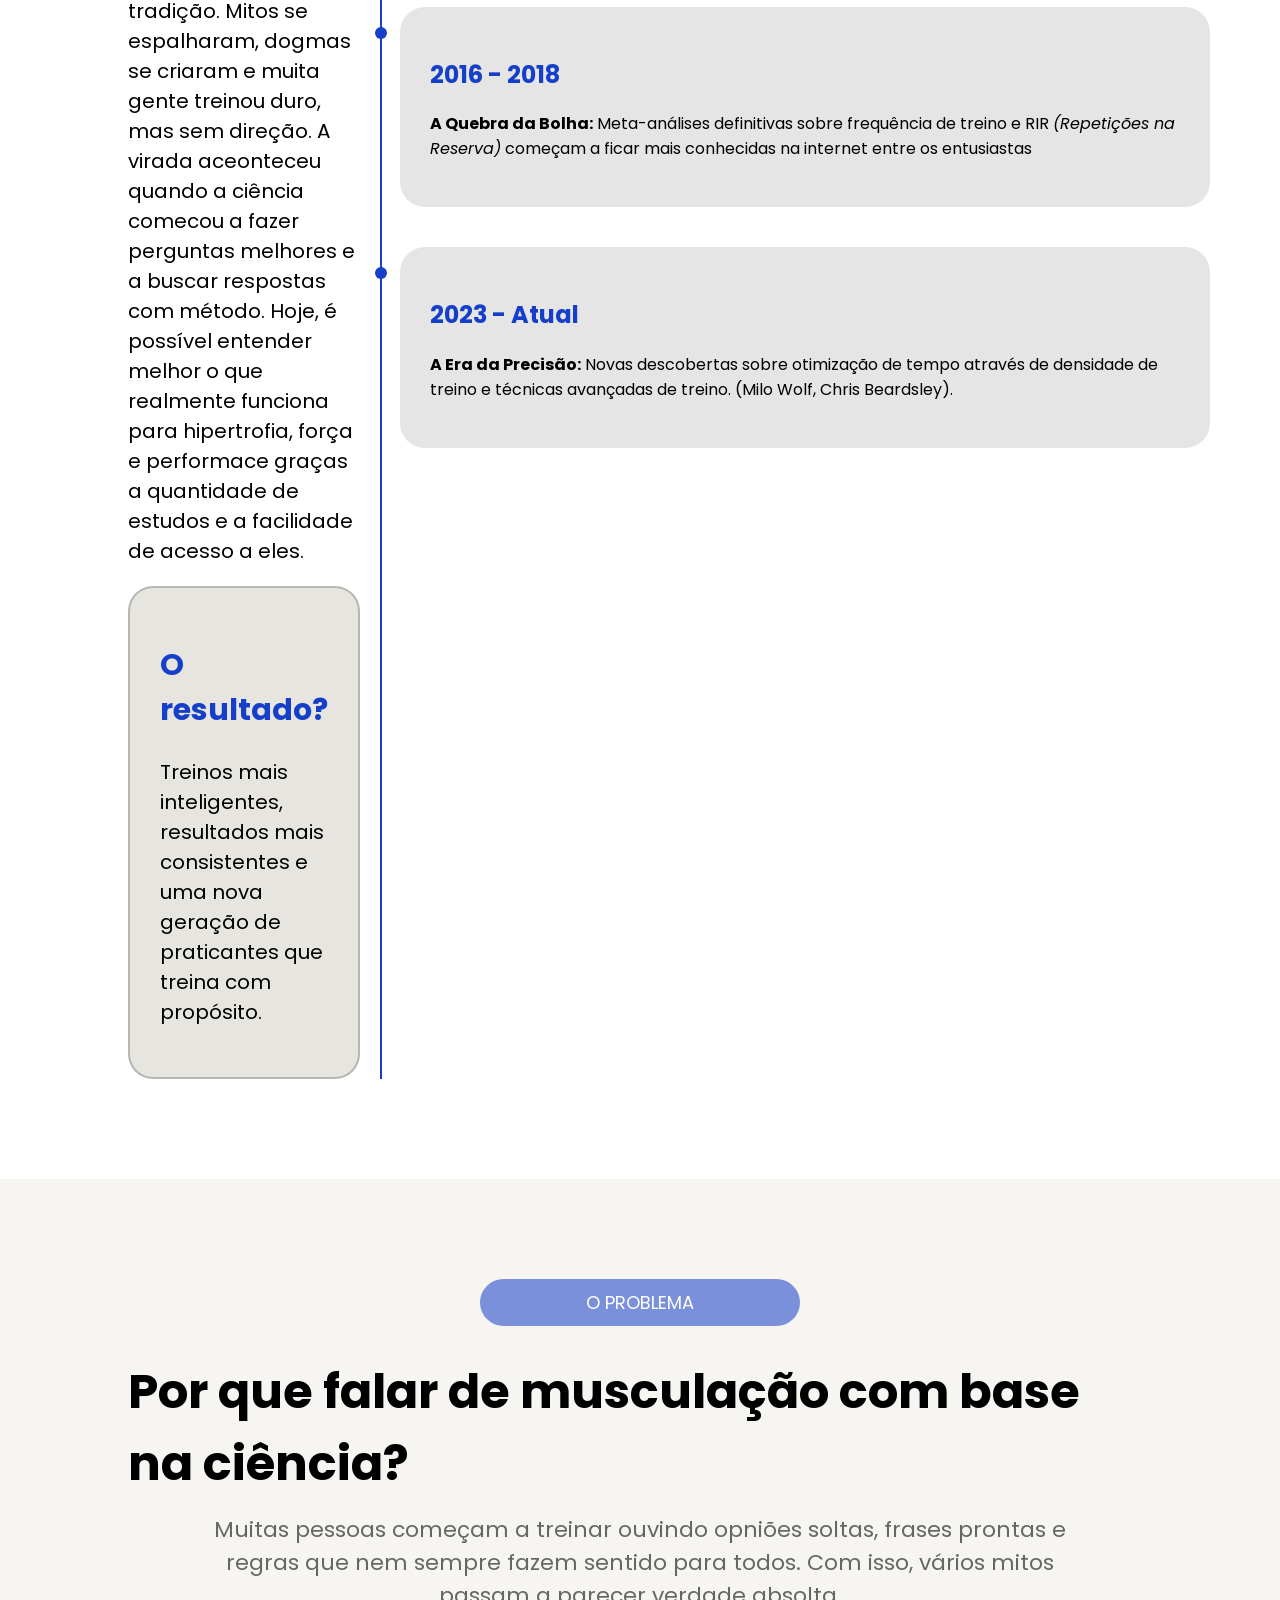
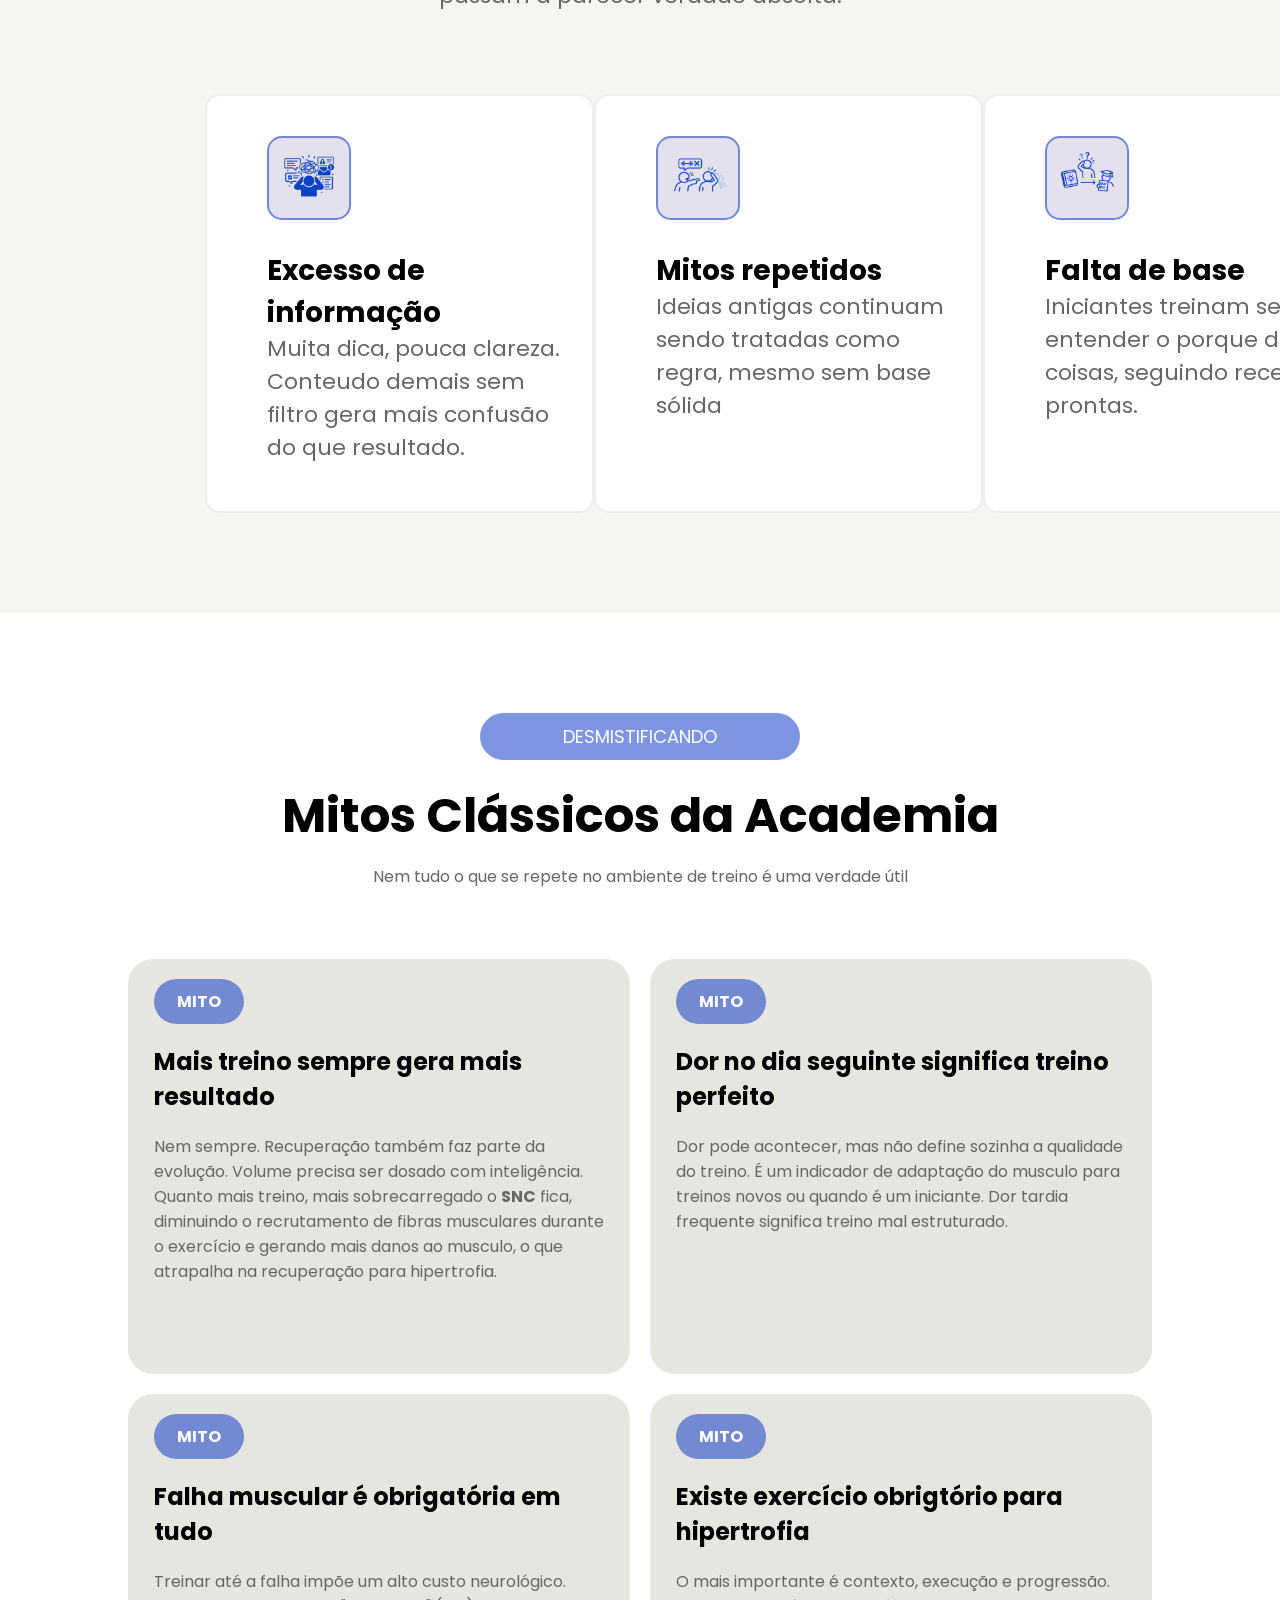
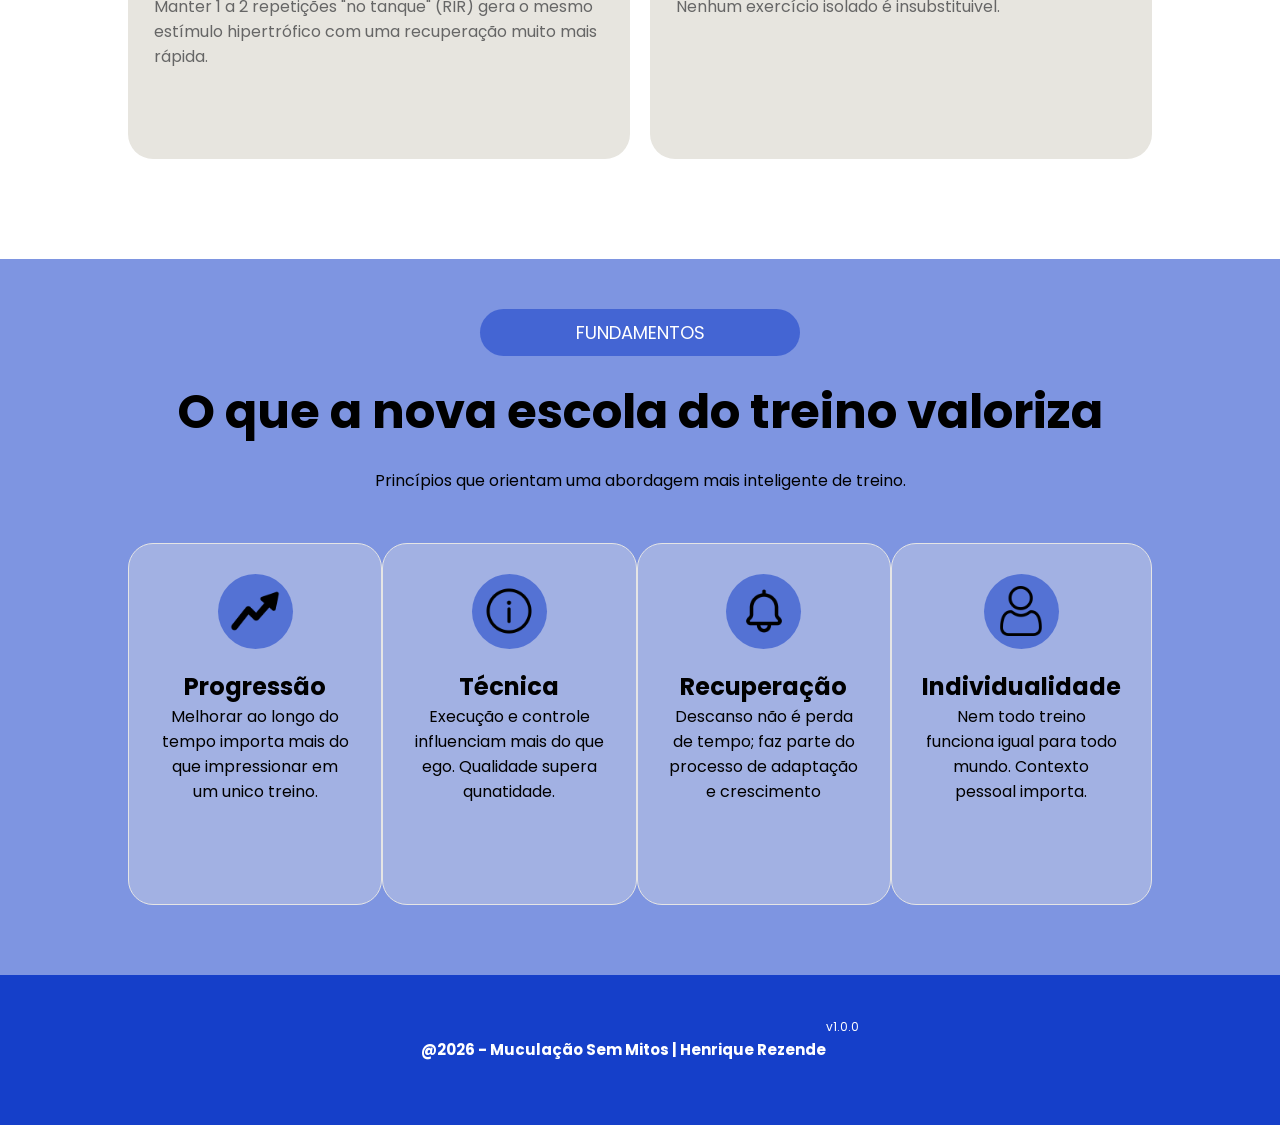
==== commit 95f2c829: "Ultimas alterações feitas para apresentação" ====
--- a/public/index.html
+++ b/public/index.html
@@ -86,7 +86,7 @@
       <div class="historia-timeline">
         <div class="timeline-card">
           <div class="dot"></div>
-          <div class="timeline-icon">icon</div>
+          <div class="timeline-icon"></div>
           <h1 id="span-logica">2010 - 2015</h1>
           <p><b>O Despertar:</b> Brad Schoenfeld publica estudos seminais sobre os mecanismos da hipertrofia, mudando o foco do "sentir queimar" para a tensão mecânica.</p>
         </div>
